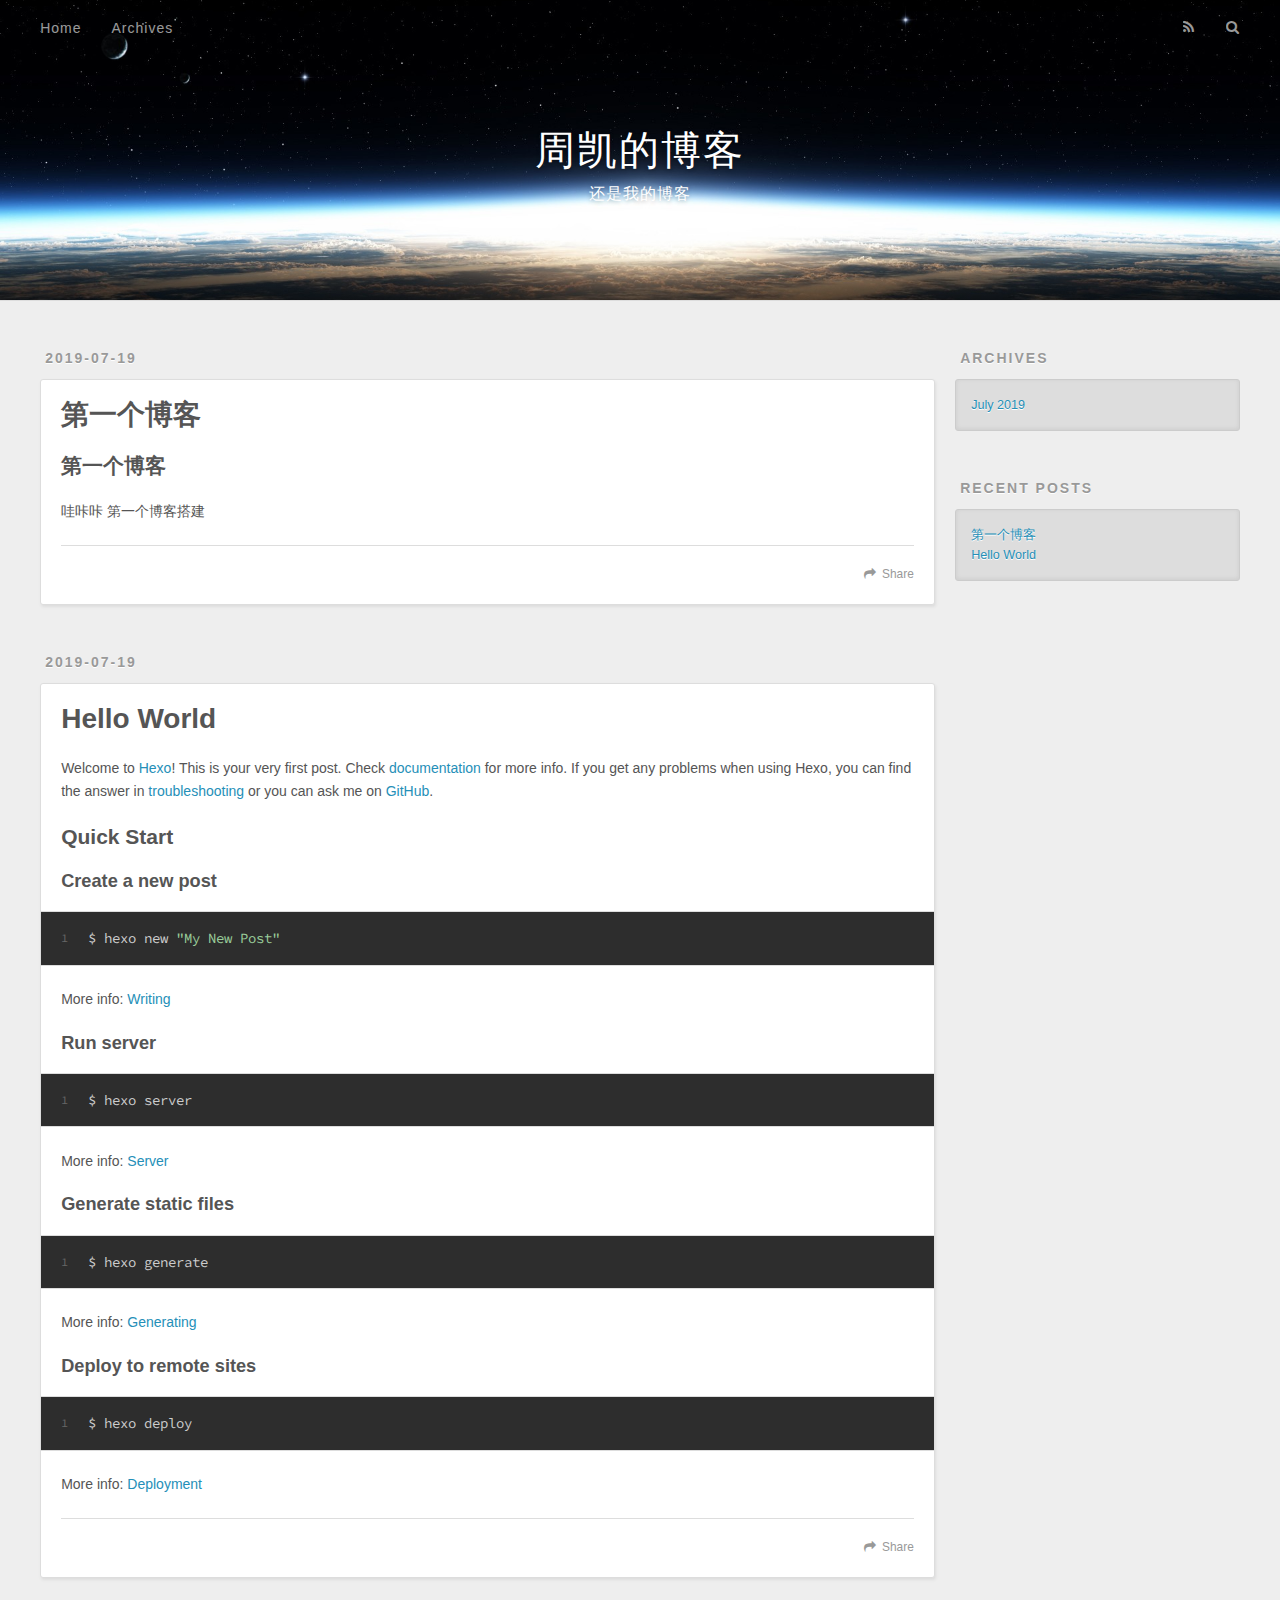
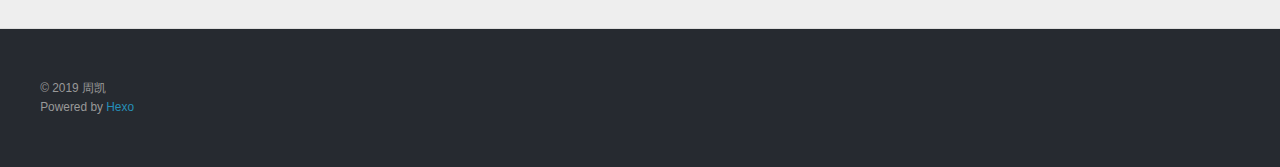
==== index.html @ 640f3799 "Site updated: 2019-07-19 22:22:52" ====
<!DOCTYPE html>
<html>
<head><meta name="generator" content="Hexo 3.9.0">
  <meta charset="utf-8">
  

  
  <title>周凯的博客</title>
  <meta name="viewport" content="width=device-width, initial-scale=1, maximum-scale=1">
  <meta name="description" content="java基础">
<meta name="keywords" content="哈哈哈哈哈">
<meta property="og:type" content="website">
<meta property="og:title" content="周凯的博客">
<meta property="og:url" content="http://kkk.github.io/index.html">
<meta property="og:site_name" content="周凯的博客">
<meta property="og:description" content="java基础">
<meta property="og:locale" content="default">
<meta name="twitter:card" content="summary">
<meta name="twitter:title" content="周凯的博客">
<meta name="twitter:description" content="java基础">
  
    <link rel="alternate" href="/atom.xml" title="周凯的博客" type="application/atom+xml">
  
  
    <link rel="icon" href="/favicon.png">
  
  
    <link href="//fonts.googleapis.com/css?family=Source+Code+Pro" rel="stylesheet" type="text/css">
  
  <link rel="stylesheet" href="/css/style.css">
</head>
</html>
<body>
  <div id="container">
    <div id="wrap">
      <header id="header">
  <div id="banner"></div>
  <div id="header-outer" class="outer">
    <div id="header-title" class="inner">
      <h1 id="logo-wrap">
        <a href="/" id="logo">周凯的博客</a>
      </h1>
      
        <h2 id="subtitle-wrap">
          <a href="/" id="subtitle">还是我的博客</a>
        </h2>
      
    </div>
    <div id="header-inner" class="inner">
      <nav id="main-nav">
        <a id="main-nav-toggle" class="nav-icon"></a>
        
          <a class="main-nav-link" href="/">Home</a>
        
          <a class="main-nav-link" href="/archives">Archives</a>
        
      </nav>
      <nav id="sub-nav">
        
          <a id="nav-rss-link" class="nav-icon" href="/atom.xml" title="RSS Feed"></a>
        
        <a id="nav-search-btn" class="nav-icon" title="Search"></a>
      </nav>
      <div id="search-form-wrap">
        <form action="//google.com/search" method="get" accept-charset="UTF-8" class="search-form"><input type="search" name="q" class="search-form-input" placeholder="Search"><button type="submit" class="search-form-submit">&#xF002;</button><input type="hidden" name="sitesearch" value="http://kkk.github.io"></form>
      </div>
    </div>
  </div>
</header>
      <div class="outer">
        <section id="main">
  
    <article id="post-第一个博客" class="article article-type-post" itemscope itemprop="blogPost">
  <div class="article-meta">
    <a href="/2019/07/19/第一个博客/" class="article-date">
  <time datetime="2019-07-19T13:45:40.000Z" itemprop="datePublished">2019-07-19</time>
</a>
    
  </div>
  <div class="article-inner">
    
    
      <header class="article-header">
        
  
    <h1 itemprop="name">
      <a class="article-title" href="/2019/07/19/第一个博客/">第一个博客</a>
    </h1>
  

      </header>
    
    <div class="article-entry" itemprop="articleBody">
      
        <h2 id="第一个博客"><a href="#第一个博客" class="headerlink" title="第一个博客"></a>第一个博客</h2><p>   哇咔咔    第一个博客搭建</p>

      
    </div>
    <footer class="article-footer">
      <a data-url="http://kkk.github.io/2019/07/19/第一个博客/" data-id="cjya5qus200001ku92yd5la9w" class="article-share-link">Share</a>
      
      
    </footer>
  </div>
  
</article>


  
    <article id="post-hello-world" class="article article-type-post" itemscope itemprop="blogPost">
  <div class="article-meta">
    <a href="/2019/07/19/hello-world/" class="article-date">
  <time datetime="2019-07-19T13:35:00.239Z" itemprop="datePublished">2019-07-19</time>
</a>
    
  </div>
  <div class="article-inner">
    
    
      <header class="article-header">
        
  
    <h1 itemprop="name">
      <a class="article-title" href="/2019/07/19/hello-world/">Hello World</a>
    </h1>
  

      </header>
    
    <div class="article-entry" itemprop="articleBody">
      
        <p>Welcome to <a href="https://hexo.io/" target="_blank" rel="noopener">Hexo</a>! This is your very first post. Check <a href="https://hexo.io/docs/" target="_blank" rel="noopener">documentation</a> for more info. If you get any problems when using Hexo, you can find the answer in <a href="https://hexo.io/docs/troubleshooting.html" target="_blank" rel="noopener">troubleshooting</a> or you can ask me on <a href="https://github.com/hexojs/hexo/issues" target="_blank" rel="noopener">GitHub</a>.</p>
<h2 id="Quick-Start"><a href="#Quick-Start" class="headerlink" title="Quick Start"></a>Quick Start</h2><h3 id="Create-a-new-post"><a href="#Create-a-new-post" class="headerlink" title="Create a new post"></a>Create a new post</h3><figure class="highlight bash"><table><tr><td class="gutter"><pre><span class="line">1</span><br></pre></td><td class="code"><pre><span class="line">$ hexo new <span class="string">"My New Post"</span></span><br></pre></td></tr></table></figure>

<p>More info: <a href="https://hexo.io/docs/writing.html" target="_blank" rel="noopener">Writing</a></p>
<h3 id="Run-server"><a href="#Run-server" class="headerlink" title="Run server"></a>Run server</h3><figure class="highlight bash"><table><tr><td class="gutter"><pre><span class="line">1</span><br></pre></td><td class="code"><pre><span class="line">$ hexo server</span><br></pre></td></tr></table></figure>

<p>More info: <a href="https://hexo.io/docs/server.html" target="_blank" rel="noopener">Server</a></p>
<h3 id="Generate-static-files"><a href="#Generate-static-files" class="headerlink" title="Generate static files"></a>Generate static files</h3><figure class="highlight bash"><table><tr><td class="gutter"><pre><span class="line">1</span><br></pre></td><td class="code"><pre><span class="line">$ hexo generate</span><br></pre></td></tr></table></figure>

<p>More info: <a href="https://hexo.io/docs/generating.html" target="_blank" rel="noopener">Generating</a></p>
<h3 id="Deploy-to-remote-sites"><a href="#Deploy-to-remote-sites" class="headerlink" title="Deploy to remote sites"></a>Deploy to remote sites</h3><figure class="highlight bash"><table><tr><td class="gutter"><pre><span class="line">1</span><br></pre></td><td class="code"><pre><span class="line">$ hexo deploy</span><br></pre></td></tr></table></figure>

<p>More info: <a href="https://hexo.io/docs/deployment.html" target="_blank" rel="noopener">Deployment</a></p>

      
    </div>
    <footer class="article-footer">
      <a data-url="http://kkk.github.io/2019/07/19/hello-world/" data-id="cjya5qut300011ku90nkzg5xw" class="article-share-link">Share</a>
      
      
    </footer>
  </div>
  
</article>


  


</section>
        
          <aside id="sidebar">
  
    

  
    

  
    
  
    
  <div class="widget-wrap">
    <h3 class="widget-title">Archives</h3>
    <div class="widget">
      <ul class="archive-list"><li class="archive-list-item"><a class="archive-list-link" href="/archives/2019/07/">July 2019</a></li></ul>
    </div>
  </div>


  
    
  <div class="widget-wrap">
    <h3 class="widget-title">Recent Posts</h3>
    <div class="widget">
      <ul>
        
          <li>
            <a href="/2019/07/19/第一个博客/">第一个博客</a>
          </li>
        
          <li>
            <a href="/2019/07/19/hello-world/">Hello World</a>
          </li>
        
      </ul>
    </div>
  </div>

  
</aside>
        
      </div>
      <footer id="footer">
  
  <div class="outer">
    <div id="footer-info" class="inner">
      &copy; 2019 周凯<br>
      Powered by <a href="http://hexo.io/" target="_blank">Hexo</a>
    </div>
  </div>
</footer>
    </div>
    <nav id="mobile-nav">
  
    <a href="/" class="mobile-nav-link">Home</a>
  
    <a href="/archives" class="mobile-nav-link">Archives</a>
  
</nav>
    

<script src="//ajax.googleapis.com/ajax/libs/jquery/2.0.3/jquery.min.js"></script>


  <link rel="stylesheet" href="/fancybox/jquery.fancybox.css">
  <script src="/fancybox/jquery.fancybox.pack.js"></script>


<script src="/js/script.js"></script>



  </div>
</body>
</html>
---- css/style.css ----
body {
  width: 100%;
}
body:before,
body:after {
  content: "";
  display: table;
}
body:after {
  clear: both;
}
html,
body,
div,
span,
applet,
object,
iframe,
h1,
h2,
h3,
h4,
h5,
h6,
p,
blockquote,
pre,
a,
abbr,
acronym,
address,
big,
cite,
code,
del,
dfn,
em,
img,
ins,
kbd,
q,
s,
samp,
small,
strike,
strong,
sub,
sup,
tt,
var,
dl,
dt,
dd,
ol,
ul,
li,
fieldset,
form,
label,
legend,
table,
caption,
tbody,
tfoot,
thead,
tr,
th,
td {
  margin: 0;
  padding: 0;
  border: 0;
  outline: 0;
  font-weight: inherit;
  font-style: inherit;
  font-family: inherit;
  font-size: 100%;
  vertical-align: baseline;
}
body {
  line-height: 1;
  color: #000;
  background: #fff;
}
ol,
ul {
  list-style: none;
}
table {
  border-collapse: separate;
  border-spacing: 0;
  vertical-align: middle;
}
caption,
th,
td {
  text-align: left;
  font-weight: normal;
  vertical-align: middle;
}
a img {
  border: none;
}
input,
button {
  margin: 0;
  padding: 0;
}
input::-moz-focus-inner,
button::-moz-focus-inner {
  border: 0;
  padding: 0;
}
@font-face {
  font-family: FontAwesome;
  font-style: normal;
  font-weight: normal;
  src: url("fonts/fontawesome-webfont.eot?v=#4.0.3");
  src: url("fonts/fontawesome-webfont.eot?#iefix&v=#4.0.3") format("embedded-opentype"), url("fonts/fontawesome-webfont.woff?v=#4.0.3") format("woff"), url("fonts/fontawesome-webfont.ttf?v=#4.0.3") format("truetype"), url("fonts/fontawesome-webfont.svg#fontawesomeregular?v=#4.0.3") format("svg");
}
html,
body,
#container {
  height: 100%;
}
body {
  background: #eee;
  font: 14px -apple-system, BlinkMacSystemFont, "Segoe UI", "Roboto", "Oxygen", "Ubuntu", "Cantarell", "Fira Sans", "Droid Sans", "Helvetica Neue", sans-serif;
  -webkit-text-size-adjust: 100%;
}
.outer {
  max-width: 1220px;
  margin: 0 auto;
  padding: 0 20px;
}
.outer:before,
.outer:after {
  content: "";
  display: table;
}
.outer:after {
  clear: both;
}
.inner {
  display: inline;
  float: left;
  width: 98.33333333333333%;
  margin: 0 0.833333333333333%;
}
.left,
.alignleft {
  float: left;
}
.right,
.alignright {
  float: right;
}
.clear {
  clear: both;
}
#container {
  position: relative;
}
.mobile-nav-on {
  overflow: hidden;
}
#wrap {
  height: 100%;
  width: 100%;
  position: absolute;
  top: 0;
  left: 0;
  -webkit-transition: 0.2s ease-out;
  -moz-transition: 0.2s ease-out;
  -ms-transition: 0.2s ease-out;
  transition: 0.2s ease-out;
  z-index: 1;
  background: #eee;
}
.mobile-nav-on #wrap {
  left: 280px;
}
@media screen and (min-width: 768px) {
  #main {
    display: inline;
    float: left;
    width: 73.33333333333333%;
    margin: 0 0.833333333333333%;
  }
}
.article-date,
.article-category-link,
.archive-year,
.widget-title {
  text-decoration: none;
  text-transform: uppercase;
  letter-spacing: 2px;
  color: #999;
  margin-bottom: 1em;
  margin-left: 5px;
  line-height: 1em;
  text-shadow: 0 1px #fff;
  font-weight: bold;
}
.article-inner,
.archive-article-inner {
  background: #fff;
  -webkit-box-shadow: 1px 2px 3px #ddd;
  box-shadow: 1px 2px 3px #ddd;
  border: 1px solid #ddd;
  border-radius: 3px;
}
.article-entry h1,
.widget h1 {
  font-size: 2em;
}
.article-entry h2,
.widget h2 {
  font-size: 1.5em;
}
.article-entry h3,
.widget h3 {
  font-size: 1.3em;
}
.article-entry h4,
.widget h4 {
  font-size: 1.2em;
}
.article-entry h5,
.widget h5 {
  font-size: 1em;
}
.article-entry h6,
.widget h6 {
  font-size: 1em;
  color: #999;
}
.article-entry hr,
.widget hr {
  border: 1px dashed #ddd;
}
.article-entry strong,
.widget strong {
  font-weight: bold;
}
.article-entry em,
.widget em,
.article-entry cite,
.widget cite {
  font-style: italic;
}
.article-entry sup,
.widget sup,
.article-entry sub,
.widget sub {
  font-size: 0.75em;
  line-height: 0;
  position: relative;
  vertical-align: baseline;
}
.article-entry sup,
.widget sup {
  top: -0.5em;
}
.article-entry sub,
.widget sub {
  bottom: -0.2em;
}
.article-entry small,
.widget small {
  font-size: 0.85em;
}
.article-entry acronym,
.widget acronym,
.article-entry abbr,
.widget abbr {
  border-bottom: 1px dotted;
}
.article-entry ul,
.widget ul,
.article-entry ol,
.widget ol,
.article-entry dl,
.widget dl {
  margin: 0 20px;
  line-height: 1.6em;
}
.article-entry ul ul,
.widget ul ul,
.article-entry ol ul,
.widget ol ul,
.article-entry ul ol,
.widget ul ol,
.article-entry ol ol,
.widget ol ol {
  margin-top: 0;
  margin-bottom: 0;
}
.article-entry ul,
.widget ul {
  list-style: disc;
}
.article-entry ol,
.widget ol {
  list-style: decimal;
}
.article-entry dt,
.widget dt {
  font-weight: bold;
}
#header {
  height: 300px;
  position: relative;
  border-bottom: 1px solid #ddd;
}
#header:before,
#header:after {
  content: "";
  position: absolute;
  left: 0;
  right: 0;
  height: 40px;
}
#header:before {
  top: 0;
  background: -webkit-linear-gradient(rgba(0,0,0,0.2), transparent);
  background: -moz-linear-gradient(rgba(0,0,0,0.2), transparent);
  background: -ms-linear-gradient(rgba(0,0,0,0.2), transparent);
  background: linear-gradient(rgba(0,0,0,0.2), transparent);
}
#header:after {
  bottom: 0;
  background: -webkit-linear-gradient(transparent, rgba(0,0,0,0.2));
  background: -moz-linear-gradient(transparent, rgba(0,0,0,0.2));
  background: -ms-linear-gradient(transparent, rgba(0,0,0,0.2));
  background: linear-gradient(transparent, rgba(0,0,0,0.2));
}
#header-outer {
  height: 100%;
  position: relative;
}
#header-inner {
  position: relative;
  overflow: hidden;
}
#banner {
  position: absolute;
  top: 0;
  left: 0;
  width: 100%;
  height: 100%;
  background: url("images/banner.jpg") center #000;
  -webkit-background-size: cover;
  -moz-background-size: cover;
  background-size: cover;
  z-index: -1;
}
#header-title {
  text-align: center;
  height: 40px;
  position: absolute;
  top: 50%;
  left: 0;
  margin-top: -20px;
}
#logo,
#subtitle {
  text-decoration: none;
  color: #fff;
  font-weight: 300;
  text-shadow: 0 1px 4px rgba(0,0,0,0.3);
}
#logo {
  font-size: 40px;
  line-height: 40px;
  letter-spacing: 2px;
}
#subtitle {
  font-size: 16px;
  line-height: 16px;
  letter-spacing: 1px;
}
#subtitle-wrap {
  margin-top: 16px;
}
#main-nav {
  float: left;
  margin-left: -15px;
}
.nav-icon,
.main-nav-link {
  float: left;
  color: #fff;
  opacity: 0.6;
  text-decoration: none;
  text-shadow: 0 1px rgba(0,0,0,0.2);
  -webkit-transition: opacity 0.2s;
  -moz-transition: opacity 0.2s;
  -ms-transition: opacity 0.2s;
  transition: opacity 0.2s;
  display: block;
  padding: 20px 15px;
}
.nav-icon:hover,
.main-nav-link:hover {
  opacity: 1;
}
.nav-icon {
  font-family: FontAwesome;
  text-align: center;
  font-size: 14px;
  width: 14px;
  height: 14px;
  padding: 20px 15px;
  position: relative;
  cursor: pointer;
}
.main-nav-link {
  font-weight: 300;
  letter-spacing: 1px;
}
@media screen and (max-width: 479px) {
  .main-nav-link {
    display: none;
  }
}
#main-nav-toggle {
  display: none;
}
#main-nav-toggle:before {
  content: "\f0c9";
}
@media screen and (max-width: 479px) {
  #main-nav-toggle {
    display: block;
  }
}
#sub-nav {
  float: right;
  margin-right: -15px;
}
#nav-rss-link:before {
  content: "\f09e";
}
#nav-search-btn:before {
  content: "\f002";
}
#search-form-wrap {
  position: absolute;
  top: 15px;
  width: 150px;
  height: 30px;
  right: -150px;
  opacity: 0;
  -webkit-transition: 0.2s ease-out;
  -moz-transition: 0.2s ease-out;
  -ms-transition: 0.2s ease-out;
  transition: 0.2s ease-out;
}
#search-form-wrap.on {
  opacity: 1;
  right: 0;
}
@media screen and (max-width: 479px) {
  #search-form-wrap {
    width: 100%;
    right: -100%;
  }
}
.search-form {
  position: absolute;
  top: 0;
  left: 0;
  right: 0;
  background: #fff;
  padding: 5px 15px;
  border-radius: 15px;
  -webkit-box-shadow: 0 0 10px rgba(0,0,0,0.3);
  box-shadow: 0 0 10px rgba(0,0,0,0.3);
}
.search-form-input {
  border: none;
  background: none;
  color: #555;
  width: 100%;
  font: 13px -apple-system, BlinkMacSystemFont, "Segoe UI", "Roboto", "Oxygen", "Ubuntu", "Cantarell", "Fira Sans", "Droid Sans", "Helvetica Neue", sans-serif;
  outline: none;
}
.search-form-input::-webkit-search-results-decoration,
.search-form-input::-webkit-search-cancel-button {
  -webkit-appearance: none;
}
.search-form-submit {
  position: absolute;
  top: 50%;
  right: 10px;
  margin-top: -7px;
  font: 13px FontAwesome;
  border: none;
  background: none;
  color: #bbb;
  cursor: pointer;
}
.search-form-submit:hover,
.search-form-submit:focus {
  color: #777;
}
.article {
  margin: 50px 0;
}
.article-inner {
  overflow: hidden;
}
.article-meta:before,
.article-meta:after {
  content: "";
  display: table;
}
.article-meta:after {
  clear: both;
}
.article-date {
  float: left;
}
.article-category {
  float: left;
  line-height: 1em;
  color: #ccc;
  text-shadow: 0 1px #fff;
  margin-left: 8px;
}
.article-category:before {
  content: "\2022";
}
.article-category-link {
  margin: 0 12px 1em;
}
.article-header {
  padding: 20px 20px 0;
}
.article-title {
  text-decoration: none;
  font-size: 2em;
  font-weight: bold;
  color: #555;
  line-height: 1.1em;
  -webkit-transition: color 0.2s;
  -moz-transition: color 0.2s;
  -ms-transition: color 0.2s;
  transition: color 0.2s;
}
a.article-title:hover {
  color: #258fb8;
}
.article-entry {
  color: #555;
  padding: 0 20px;
}
.article-entry:before,
.article-entry:after {
  content: "";
  display: table;
}
.article-entry:after {
  clear: both;
}
.article-entry p,
.article-entry table {
  line-height: 1.6em;
  margin: 1.6em 0;
}
.article-entry h1,
.article-entry h2,
.article-entry h3,
.article-entry h4,
.article-entry h5,
.article-entry h6 {
  font-weight: bold;
}
.article-entry h1,
.article-entry h2,
.article-entry h3,
.article-entry h4,
.article-entry h5,
.article-entry h6 {
  line-height: 1.1em;
  margin: 1.1em 0;
}
.article-entry a {
  color: #258fb8;
  text-decoration: none;
}
.article-entry a:hover {
  text-decoration: underline;
}
.article-entry ul,
.article-entry ol,
.article-entry dl {
  margin-top: 1.6em;
  margin-bottom: 1.6em;
}
.article-entry img,
.article-entry video {
  max-width: 100%;
  height: auto;
  display: block;
  margin: auto;
}
.article-entry iframe {
  border: none;
}
.article-entry table {
  width: 100%;
  border-collapse: collapse;
  border-spacing: 0;
}
.article-entry th {
  font-weight: bold;
  border-bottom: 3px solid #ddd;
  padding-bottom: 0.5em;
}
.article-entry td {
  border-bottom: 1px solid #ddd;
  padding: 10px 0;
}
.article-entry blockquote {
  font-family: Georgia, "Times New Roman", serif;
  font-size: 1.4em;
  margin: 1.6em 20px;
  text-align: center;
}
.article-entry blockquote footer {
  font-size: 14px;
  margin: 1.6em 0;
  font-family: -apple-system, BlinkMacSystemFont, "Segoe UI", "Roboto", "Oxygen", "Ubuntu", "Cantarell", "Fira Sans", "Droid Sans", "Helvetica Neue", sans-serif;
}
.article-entry blockquote footer cite:before {
  content: "—";
  padding: 0 0.5em;
}
.article-entry .pullquote {
  text-align: left;
  width: 45%;
  margin: 0;
}
.article-entry .pullquote.left {
  margin-left: 0.5em;
  margin-right: 1em;
}
.article-entry .pullquote.right {
  margin-right: 0.5em;
  margin-left: 1em;
}
.article-entry .caption {
  color: #999;
  display: block;
  font-size: 0.9em;
  margin-top: 0.5em;
  position: relative;
  text-align: center;
}
.article-entry .video-container {
  position: relative;
  padding-top: 56.25%;
  height: 0;
  overflow: hidden;
}
.article-entry .video-container iframe,
.article-entry .video-container object,
.article-entry .video-container embed {
  position: absolute;
  top: 0;
  left: 0;
  width: 100%;
  height: 100%;
  margin-top: 0;
}
.article-more-link a {
  display: inline-block;
  line-height: 1em;
  padding: 6px 15px;
  border-radius: 15px;
  background: #eee;
  color: #999;
  text-shadow: 0 1px #fff;
  text-decoration: none;
}
.article-more-link a:hover {
  background: #258fb8;
  color: #fff;
  text-decoration: none;
  text-shadow: 0 1px #1e7293;
}
.article-footer {
  font-size: 0.85em;
  line-height: 1.6em;
  border-top: 1px solid #ddd;
  padding-top: 1.6em;
  margin: 0 20px 20px;
}
.article-footer:before,
.article-footer:after {
  content: "";
  display: table;
}
.article-footer:after {
  clear: both;
}
.article-footer a {
  color: #999;
  text-decoration: none;
}
.article-footer a:hover {
  color: #555;
}
.article-tag-list-item {
  float: left;
  margin-right: 10px;
}
.article-tag-list-link:before {
  content: "#";
}
.article-comment-link {
  float: right;
}
.article-comment-link:before {
  content: "\f075";
  font-family: FontAwesome;
  padding-right: 8px;
}
.article-share-link {
  cursor: pointer;
  float: right;
  margin-left: 20px;
}
.article-share-link:before {
  content: "\f064";
  font-family: FontAwesome;
  padding-right: 6px;
}
#article-nav {
  position: relative;
}
#article-nav:before,
#article-nav:after {
  content: "";
  display: table;
}
#article-nav:after {
  clear: both;
}
@media screen and (min-width: 768px) {
  #article-nav {
    margin: 50px 0;
  }
  #article-nav:before {
    width: 8px;
    height: 8px;
    position: absolute;
    top: 50%;
    left: 50%;
    margin-top: -4px;
    margin-left: -4px;
    content: "";
    border-radius: 50%;
    background: #ddd;
    -webkit-box-shadow: 0 1px 2px #fff;
    box-shadow: 0 1px 2px #fff;
  }
}
.article-nav-link-wrap {
  text-decoration: none;
  text-shadow: 0 1px #fff;
  color: #999;
  -webkit-box-sizing: border-box;
  -moz-box-sizing: border-box;
  box-sizing: border-box;
  margin-top: 50px;
  text-align: center;
  display: block;
}
.article-nav-link-wrap:hover {
  color: #555;
}
@media screen and (min-width: 768px) {
  .article-nav-link-wrap {
    width: 50%;
    margin-top: 0;
  }
}
@media screen and (min-width: 768px) {
  #article-nav-newer {
    float: left;
    text-align: right;
    padding-right: 20px;
  }
}
@media screen and (min-width: 768px) {
  #article-nav-older {
    float: right;
    text-align: left;
    padding-left: 20px;
  }
}
.article-nav-caption {
  text-transform: uppercase;
  letter-spacing: 2px;
  color: #ddd;
  line-height: 1em;
  font-weight: bold;
}
#article-nav-newer .article-nav-caption {
  margin-right: -2px;
}
.article-nav-title {
  font-size: 0.85em;
  line-height: 1.6em;
  margin-top: 0.5em;
}
.article-share-box {
  position: absolute;
  display: none;
  background: #fff;
  -webkit-box-shadow: 1px 2px 10px rgba(0,0,0,0.2);
  box-shadow: 1px 2px 10px rgba(0,0,0,0.2);
  border-radius: 3px;
  margin-left: -145px;
  overflow: hidden;
  z-index: 1;
}
.article-share-box.on {
  display: block;
}
.article-share-input {
  width: 100%;
  background: none;
  -webkit-box-sizing: border-box;
  -moz-box-sizing: border-box;
  box-sizing: border-box;
  font: 14px -apple-system, BlinkMacSystemFont, "Segoe UI", "Roboto", "Oxygen", "Ubuntu", "Cantarell", "Fira Sans", "Droid Sans", "Helvetica Neue", sans-serif;
  padding: 0 15px;
  color: #555;
  outline: none;
  border: 1px solid #ddd;
  border-radius: 3px 3px 0 0;
  height: 36px;
  line-height: 36px;
}
.article-share-links {
  background: #eee;
}
.article-share-links:before,
.article-share-links:after {
  content: "";
  display: table;
}
.article-share-links:after {
  clear: both;
}
.article-share-twitter,
.article-share-facebook,
.article-share-pinterest,
.article-share-google {
  width: 50px;
  height: 36px;
  display: block;
  float: left;
  position: relative;
  color: #999;
  text-shadow: 0 1px #fff;
}
.article-share-twitter:before,
.article-share-facebook:before,
.article-share-pinterest:before,
.article-share-google:before {
  font-size: 20px;
  font-family: FontAwesome;
  width: 20px;
  height: 20px;
  position: absolute;
  top: 50%;
  left: 50%;
  margin-top: -10px;
  margin-left: -10px;
  text-align: center;
}
.article-share-twitter:hover,
.article-share-facebook:hover,
.article-share-pinterest:hover,
.article-share-google:hover {
  color: #fff;
}
.article-share-twitter:before {
  content: "\f099";
}
.article-share-twitter:hover {
  background: #00aced;
  text-shadow: 0 1px #008abe;
}
.article-share-facebook:before {
  content: "\f09a";
}
.article-share-facebook:hover {
  background: #3b5998;
  text-shadow: 0 1px #2f477a;
}
.article-share-pinterest:before {
  content: "\f0d2";
}
.article-share-pinterest:hover {
  background: #cb2027;
  text-shadow: 0 1px #a21a1f;
}
.article-share-google:before {
  content: "\f0d5";
}
.article-share-google:hover {
  background: #dd4b39;
  text-shadow: 0 1px #be3221;
}
.article-gallery {
  background: #000;
  position: relative;
}
.article-gallery-photos {
  position: relative;
  overflow: hidden;
}
.article-gallery-img {
  display: none;
  max-width: 100%;
}
.article-gallery-img:first-child {
  display: block;
}
.article-gallery-img.loaded {
  position: absolute;
  display: block;
}
.article-gallery-img img {
  display: block;
  max-width: 100%;
  margin: 0 auto;
}
#comments {
  background: #fff;
  -webkit-box-shadow: 1px 2px 3px #ddd;
  box-shadow: 1px 2px 3px #ddd;
  padding: 20px;
  border: 1px solid #ddd;
  border-radius: 3px;
  margin: 50px 0;
}
#comments a {
  color: #258fb8;
}
.archives-wrap {
  margin: 50px 0;
}
.archives:before,
.archives:after {
  content: "";
  display: table;
}
.archives:after {
  clear: both;
}
.archive-year-wrap {
  margin-bottom: 1em;
}
.archives {
  -webkit-column-gap: 10px;
  -moz-column-gap: 10px;
  column-gap: 10px;
}
@media screen and (min-width: 480px) and (max-width: 767px) {
  .archives {
    -webkit-column-count: 2;
    -moz-column-count: 2;
    column-count: 2;
  }
}
@media screen and (min-width: 768px) {
  .archives {
    -webkit-column-count: 3;
    -moz-column-count: 3;
    column-count: 3;
  }
}
.archive-article {
  -webkit-column-break-inside: avoid;
  page-break-inside: avoid;
  overflow: hidden;
  break-inside: avoid-column;
}
.archive-article-inner {
  padding: 10px;
  margin-bottom: 15px;
}
.archive-article-title {
  text-decoration: none;
  font-weight: bold;
  color: #555;
  -webkit-transition: color 0.2s;
  -moz-transition: color 0.2s;
  -ms-transition: color 0.2s;
  transition: color 0.2s;
  line-height: 1.6em;
}
.archive-article-title:hover {
  color: #258fb8;
}
.archive-article-footer {
  margin-top: 1em;
}
.archive-article-date {
  color: #999;
  text-decoration: none;
  font-size: 0.85em;
  line-height: 1em;
  margin-bottom: 0.5em;
  display: block;
}
#page-nav {
  margin: 50px auto;
  background: #fff;
  -webkit-box-shadow: 1px 2px 3px #ddd;
  box-shadow: 1px 2px 3px #ddd;
  border: 1px solid #ddd;
  border-radius: 3px;
  text-align: center;
  color: #999;
  overflow: hidden;
}
#page-nav:before,
#page-nav:after {
  content: "";
  display: table;
}
#page-nav:after {
  clear: both;
}
#page-nav a,
#page-nav span {
  padding: 10px 20px;
  line-height: 1;
  height: 2ex;
}
#page-nav a {
  color: #999;
  text-decoration: none;
}
#page-nav a:hover {
  background: #999;
  color: #fff;
}
#page-nav .prev {
  float: left;
}
#page-nav .next {
  float: right;
}
#page-nav .page-number {
  display: inline-block;
}
@media screen and (max-width: 479px) {
  #page-nav .page-number {
    display: none;
  }
}
#page-nav .current {
  color: #555;
  font-weight: bold;
}
#page-nav .space {
  color: #ddd;
}
#footer {
  background: #262a30;
  padding: 50px 0;
  border-top: 1px solid #ddd;
  color: #999;
}
#footer a {
  color: #258fb8;
  text-decoration: none;
}
#footer a:hover {
  text-decoration: underline;
}
#footer-info {
  line-height: 1.6em;
  font-size: 0.85em;
}
.article-entry pre,
.article-entry .highlight {
  background: #2d2d2d;
  margin: 0 -20px;
  padding: 15px 20px;
  border-style: solid;
  border-color: #ddd;
  border-width: 1px 0;
  overflow: auto;
  color: #ccc;
  line-height: 22.400000000000002px;
}
.article-entry .highlight .gutter pre,
.article-entry .gist .gist-file .gist-data .line-numbers {
  color: #666;
  font-size: 0.85em;
}
.article-entry pre,
.article-entry code {
  font-family: "Source Code Pro", Consolas, Monaco, Menlo, Consolas, monospace;
}
.article-entry code {
  background: #eee;
  text-shadow: 0 1px #fff;
  padding: 0 0.3em;
}
.article-entry pre code {
  background: none;
  text-shadow: none;
  padding: 0;
}
.article-entry .highlight pre {
  border: none;
  margin: 0;
  padding: 0;
}
.article-entry .highlight table {
  margin: 0;
  width: auto;
}
.article-entry .highlight td {
  border: none;
  padding: 0;
}
.article-entry .highlight figcaption {
  font-size: 0.85em;
  color: #999;
  line-height: 1em;
  margin-bottom: 1em;
}
.article-entry .highlight figcaption:before,
.article-entry .highlight figcaption:after {
  content: "";
  display: table;
}
.article-entry .highlight figcaption:after {
  clear: both;
}
.article-entry .highlight figcaption a {
  float: right;
}
.article-entry .highlight .gutter pre {
  text-align: right;
  padding-right: 20px;
}
.article-entry .highlight .line {
  height: 22.400000000000002px;
}
.article-entry .highlight .line.marked {
  background: #515151;
}
.article-entry .gist {
  margin: 0 -20px;
  border-style: solid;
  border-color: #ddd;
  border-width: 1px 0;
  background: #2d2d2d;
  padding: 15px 20px 15px 0;
}
.article-entry .gist .gist-file {
  border: none;
  font-family: "Source Code Pro", Consolas, Monaco, Menlo, Consolas, monospace;
  margin: 0;
}
.article-entry .gist .gist-file .gist-data {
  background: none;
  border: none;
}
.article-entry .gist .gist-file .gist-data .line-numbers {
  background: none;
  border: none;
  padding: 0 20px 0 0;
}
.article-entry .gist .gist-file .gist-data .line-data {
  padding: 0 !important;
}
.article-entry .gist .gist-file .highlight {
  margin: 0;
  padding: 0;
  border: none;
}
.article-entry .gist .gist-file .gist-meta {
  background: #2d2d2d;
  color: #999;
  font: 0.85em -apple-system, BlinkMacSystemFont, "Segoe UI", "Roboto", "Oxygen", "Ubuntu", "Cantarell", "Fira Sans", "Droid Sans", "Helvetica Neue", sans-serif;
  text-shadow: 0 0;
  padding: 0;
  margin-top: 1em;
  margin-left: 20px;
}
.article-entry .gist .gist-file .gist-meta a {
  color: #258fb8;
  font-weight: normal;
}
.article-entry .gist .gist-file .gist-meta a:hover {
  text-decoration: underline;
}
pre .comment,
pre .title {
  color: #999;
}
pre .variable,
pre .attribute,
pre .tag,
pre .regexp,
pre .ruby .constant,
pre .xml .tag .title,
pre .xml .pi,
pre .xml .doctype,
pre .html .doctype,
pre .css .id,
pre .css .class,
pre .css .pseudo {
  color: #f2777a;
}
pre .number,
pre .preprocessor,
pre .built_in,
pre .literal,
pre .params,
pre .constant {
  color: #f99157;
}
pre .class,
pre .ruby .class .title,
pre .css .rules .attribute {
  color: #9c9;
}
pre .string,
pre .value,
pre .inheritance,
pre .header,
pre .ruby .symbol,
pre .xml .cdata {
  color: #9c9;
}
pre .css .hexcolor {
  color: #6cc;
}
pre .function,
pre .python .decorator,
pre .python .title,
pre .ruby .function .title,
pre .ruby .title .keyword,
pre .perl .sub,
pre .javascript .title,
pre .coffeescript .title {
  color: #69c;
}
pre .keyword,
pre .javascript .function {
  color: #c9c;
}
@media screen and (max-width: 479px) {
  #mobile-nav {
    position: absolute;
    top: 0;
    left: 0;
    width: 280px;
    height: 100%;
    background: #191919;
    border-right: 1px solid #fff;
  }
}
@media screen and (max-width: 479px) {
  .mobile-nav-link {
    display: block;
    color: #999;
    text-decoration: none;
    padding: 15px 20px;
    font-weight: bold;
  }
  .mobile-nav-link:hover {
    color: #fff;
  }
}
@media screen and (min-width: 768px) {
  #sidebar {
    display: inline;
    float: left;
    width: 23.333333333333332%;
    margin: 0 0.833333333333333%;
  }
}
.widget-wrap {
  margin: 50px 0;
}
.widget {
  color: #777;
  text-shadow: 0 1px #fff;
  background: #ddd;
  -webkit-box-shadow: 0 -1px 4px #ccc inset;
  box-shadow: 0 -1px 4px #ccc inset;
  border: 1px solid #ccc;
  padding: 15px;
  border-radius: 3px;
}
.widget a {
  color: #258fb8;
  text-decoration: none;
}
.widget a:hover {
  text-decoration: underline;
}
.widget ul ul,
.widget ol ul,
.widget dl ul,
.widget ul ol,
.widget ol ol,
.widget dl ol,
.widget ul dl,
.widget ol dl,
.widget dl dl {
  margin-left: 15px;
  list-style: disc;
}
.widget {
  line-height: 1.6em;
  word-wrap: break-word;
  font-size: 0.9em;
}
.widget ul,
.widget ol {
  list-style: none;
  margin: 0;
}
.widget ul ul,
.widget ol ul,
.widget ul ol,
.widget ol ol {
  margin: 0 20px;
}
.widget ul ul,
.widget ol ul {
  list-style: disc;
}
.widget ul ol,
.widget ol ol {
  list-style: decimal;
}
.category-list-count,
.tag-list-count,
.archive-list-count {
  padding-left: 5px;
  color: #999;
  font-size: 0.85em;
}
.category-list-count:before,
.tag-list-count:before,
.archive-list-count:before {
  content: "(";
}
.category-list-count:after,
.tag-list-count:after,
.archive-list-count:after {
  content: ")";
}
.tagcloud a {
  margin-right: 5px;
  display: inline-block;
}
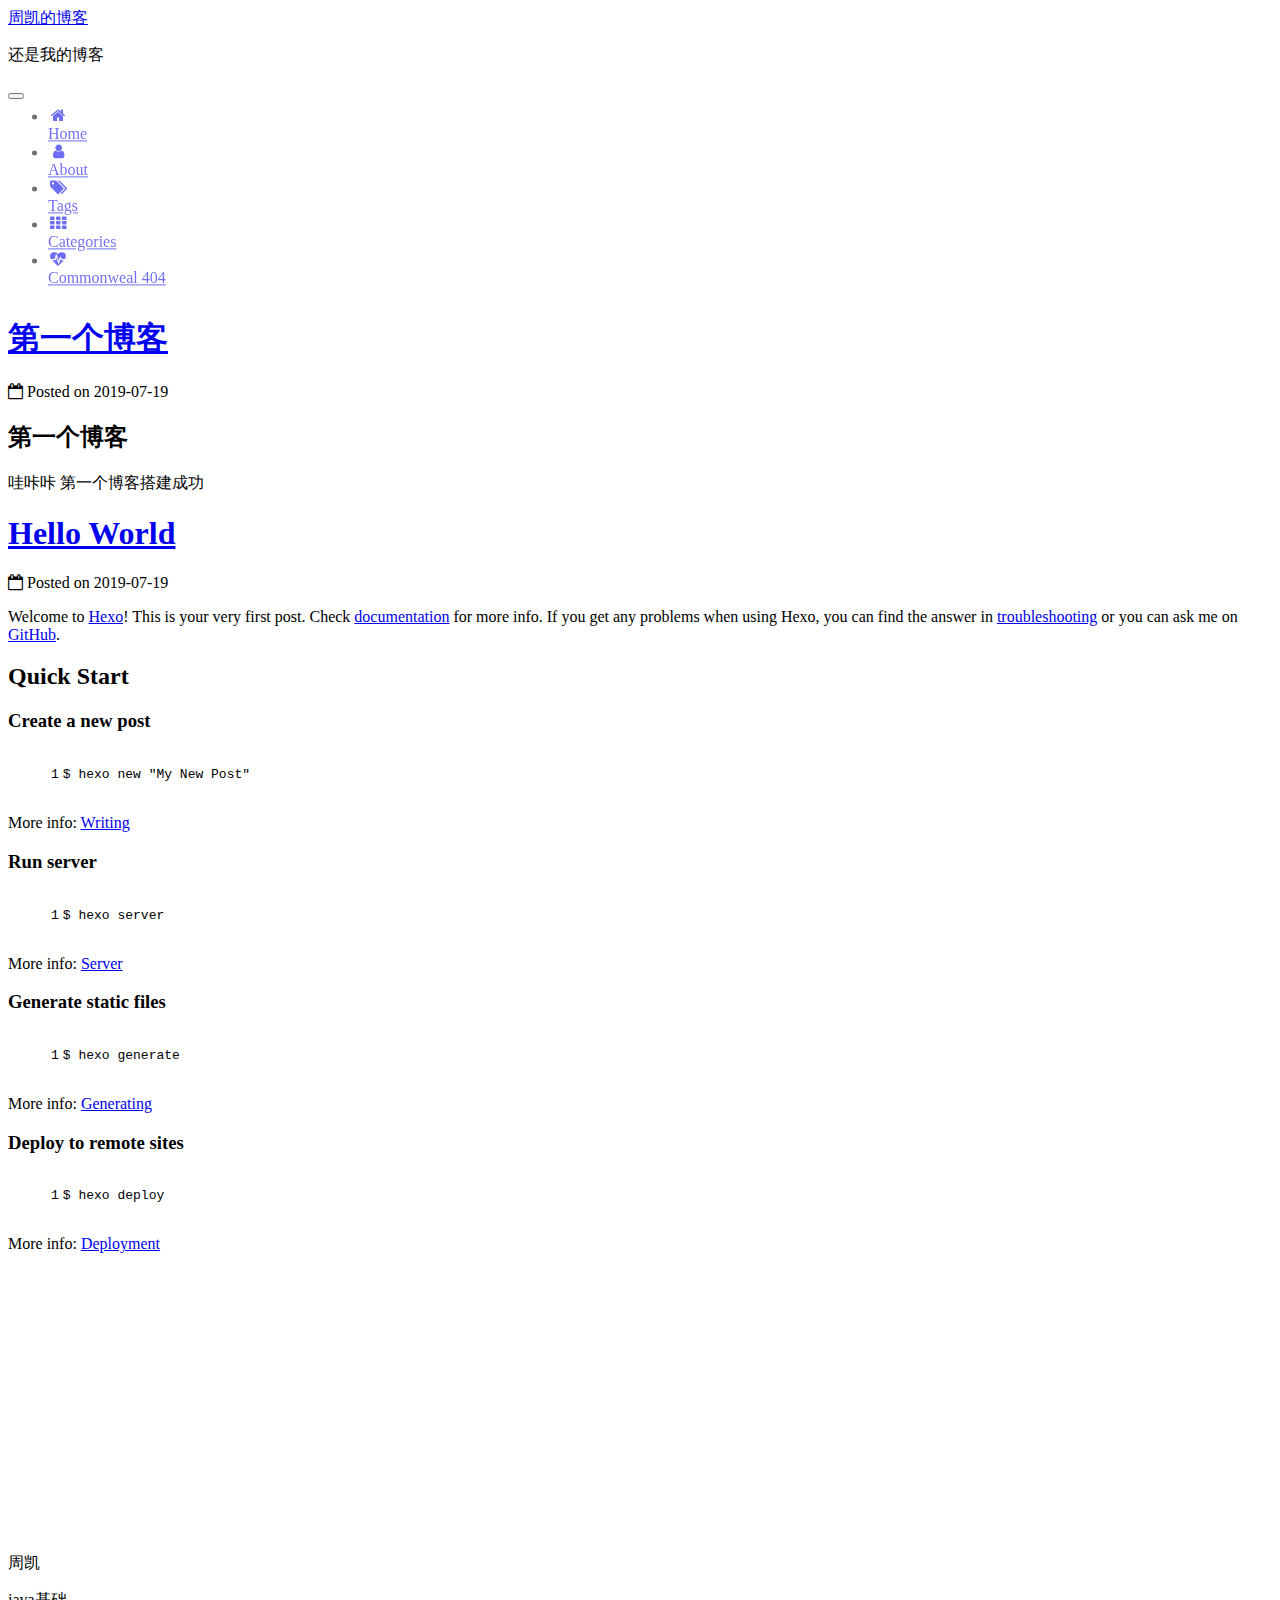
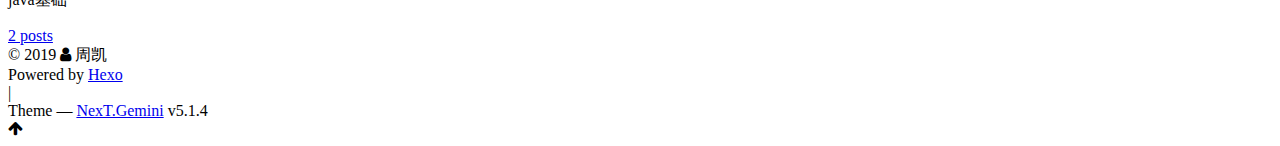
==== commit 7208b77a: "Site updated: 2019-07-20 15:06:47" ====
--- a/index.html
+++ b/index.html
@@ -1,13 +1,85 @@
 <!DOCTYPE html>
-<html>
+
+
+
+  
+
+
+<html class="theme-next gemini use-motion" lang>
 <head><meta name="generator" content="Hexo 3.9.0">
-  <meta charset="utf-8">
-  
-
-  
-  <title>周凯的博客</title>
-  <meta name="viewport" content="width=device-width, initial-scale=1, maximum-scale=1">
-  <meta name="description" content="java基础">
+  <meta charset="UTF-8">
+<meta http-equiv="X-UA-Compatible" content="IE=edge">
+<meta name="viewport" content="width=device-width, initial-scale=1, maximum-scale=1">
+<meta name="theme-color" content="#222">
+
+
+
+
+
+
+
+
+
+<meta http-equiv="Cache-Control" content="no-transform">
+<meta http-equiv="Cache-Control" content="no-siteapp">
+
+
+
+
+
+
+
+
+
+
+
+
+
+
+
+
+  
+  
+  <link href="/lib/fancybox/source/jquery.fancybox.css?v=2.1.5" rel="stylesheet" type="text/css">
+
+
+
+
+
+
+
+<link href="/lib/font-awesome/css/font-awesome.min.css?v=4.6.2" rel="stylesheet" type="text/css">
+
+<link href="/css/main.css?v=5.1.4" rel="stylesheet" type="text/css">
+
+
+  <link rel="apple-touch-icon" sizes="180x180" href="/images/apple-touch-icon-next.png?v=5.1.4">
+
+
+  <link rel="icon" type="image/png" sizes="32x32" href="/images/favicon-32x32-next.png?v=5.1.4">
+
+
+  <link rel="icon" type="image/png" sizes="16x16" href="/images/favicon-16x16-next.png?v=5.1.4">
+
+
+  <link rel="mask-icon" href="/images/logo.svg?v=5.1.4" color="#222">
+
+
+
+
+
+  <meta name="keywords" content="Hexo, NexT">
+
+
+
+
+
+
+
+
+
+
+<meta name="description" content="java基础">
 <meta name="keywords" content="哈哈哈哈哈">
 <meta property="og:type" content="website">
 <meta property="og:title" content="周凯的博客">
@@ -18,220 +90,692 @@
 <meta name="twitter:card" content="summary">
 <meta name="twitter:title" content="周凯的博客">
 <meta name="twitter:description" content="java基础">
-  
-    <link rel="alternate" href="/atom.xml" title="周凯的博客" type="application/atom+xml">
-  
-  
-    <link rel="icon" href="/favicon.png">
-  
-  
-    <link href="//fonts.googleapis.com/css?family=Source+Code+Pro" rel="stylesheet" type="text/css">
-  
-  <link rel="stylesheet" href="/css/style.css">
+
+
+
+<script type="text/javascript" id="hexo.configurations">
+  var NexT = window.NexT || {};
+  var CONFIG = {
+    root: '/',
+    scheme: 'Gemini',
+    version: '5.1.4',
+    sidebar: {"position":"left","display":"post","offset":12,"b2t":false,"scrollpercent":false,"onmobile":false},
+    fancybox: true,
+    tabs: true,
+    motion: {"enable":true,"async":false,"transition":{"post_block":"fadeIn","post_header":"slideDownIn","post_body":"slideDownIn","coll_header":"slideLeftIn","sidebar":"slideUpIn"}},
+    duoshuo: {
+      userId: '0',
+      author: 'Author'
+    },
+    algolia: {
+      applicationID: '',
+      apiKey: '',
+      indexName: '',
+      hits: {"per_page":10},
+      labels: {"input_placeholder":"Search for Posts","hits_empty":"We didn't find any results for the search: ${query}","hits_stats":"${hits} results found in ${time} ms"}
+    }
+  };
+</script>
+
+
+
+  <link rel="canonical" href="http://kkk.github.io/">
+
+
+
+
+
+  <title>周凯的博客</title>
+  
+
+
+
+
+
+
+
+
 </head>
-</html>
-<body>
-  <div id="container">
-    <div id="wrap">
-      <header id="header">
-  <div id="banner"></div>
-  <div id="header-outer" class="outer">
-    <div id="header-title" class="inner">
-      <h1 id="logo-wrap">
-        <a href="/" id="logo">周凯的博客</a>
-      </h1>
-      
-        <h2 id="subtitle-wrap">
-          <a href="/" id="subtitle">还是我的博客</a>
-        </h2>
-      
+
+<body itemscope itemtype="http://schema.org/WebPage" lang="default">
+
+  
+  
+    
+  
+
+  <div class="container sidebar-position-left 
+  page-home">
+    <div class="headband"></div>
+
+    <header id="header" class="header" itemscope itemtype="http://schema.org/WPHeader">
+      <div class="header-inner"><div class="site-brand-wrapper">
+  <div class="site-meta ">
+    
+
+    <div class="custom-logo-site-title">
+      <a href="/" class="brand" rel="start">
+        <span class="logo-line-before"><i></i></span>
+        <span class="site-title">周凯的博客</span>
+        <span class="logo-line-after"><i></i></span>
+      </a>
     </div>
-    <div id="header-inner" class="inner">
-      <nav id="main-nav">
-        <a id="main-nav-toggle" class="nav-icon"></a>
-        
-          <a class="main-nav-link" href="/">Home</a>
-        
-          <a class="main-nav-link" href="/archives">Archives</a>
-        
-      </nav>
-      <nav id="sub-nav">
-        
-          <a id="nav-rss-link" class="nav-icon" href="/atom.xml" title="RSS Feed"></a>
-        
-        <a id="nav-search-btn" class="nav-icon" title="Search"></a>
-      </nav>
-      <div id="search-form-wrap">
-        <form action="//google.com/search" method="get" accept-charset="UTF-8" class="search-form"><input type="search" name="q" class="search-form-input" placeholder="Search"><button type="submit" class="search-form-submit">&#xF002;</button><input type="hidden" name="sitesearch" value="http://kkk.github.io"></form>
-      </div>
+      
+        <p class="site-subtitle">还是我的博客</p>
+      
+  </div>
+
+  <div class="site-nav-toggle">
+    <button>
+      <span class="btn-bar"></span>
+      <span class="btn-bar"></span>
+      <span class="btn-bar"></span>
+    </button>
+  </div>
+</div>
+
+<nav class="site-nav">
+  
+
+  
+    <ul id="menu" class="menu">
+      
+        
+        <li class="menu-item menu-item-home">
+          <a href="/" rel="section">
+            
+              <i class="menu-item-icon fa fa-fw fa-home"></i> <br>
+            
+            Home
+          </a>
+        </li>
+      
+        
+        <li class="menu-item menu-item-about">
+          <a href="/about/" rel="section">
+            
+              <i class="menu-item-icon fa fa-fw fa-user"></i> <br>
+            
+            About
+          </a>
+        </li>
+      
+        
+        <li class="menu-item menu-item-tags">
+          <a href="/tags/" rel="section">
+            
+              <i class="menu-item-icon fa fa-fw fa-tags"></i> <br>
+            
+            Tags
+          </a>
+        </li>
+      
+        
+        <li class="menu-item menu-item-categories">
+          <a href="/categories/" rel="section">
+            
+              <i class="menu-item-icon fa fa-fw fa-th"></i> <br>
+            
+            Categories
+          </a>
+        </li>
+      
+        
+        <li class="menu-item menu-item-commonweal">
+          <a href="/404/" rel="section">
+            
+              <i class="menu-item-icon fa fa-fw fa-heartbeat"></i> <br>
+            
+            Commonweal 404
+          </a>
+        </li>
+      
+
+      
+    </ul>
+  
+
+  
+</nav>
+
+
+
+ </div>
+    </header>
+
+    <main id="main" class="main">
+      <div class="main-inner">
+        <div class="content-wrap">
+          <div id="content" class="content">
+            
+  <section id="posts" class="posts-expand">
+    
+      
+
+  
+
+  
+  
+  
+
+  <article class="post post-type-normal" itemscope itemtype="http://schema.org/Article">
+  
+  
+  
+  <div class="post-block">
+    <link itemprop="mainEntityOfPage" href="http://kkk.github.io/2019/07/19/第一个博客/">
+
+    <span hidden itemprop="author" itemscope itemtype="http://schema.org/Person">
+      <meta itemprop="name" content="周凯">
+      <meta itemprop="description" content>
+      <meta itemprop="image" content="/images/avatar.gif">
+    </span>
+
+    <span hidden itemprop="publisher" itemscope itemtype="http://schema.org/Organization">
+      <meta itemprop="name" content="周凯的博客">
+    </span>
+
+    
+      <header class="post-header">
+
+        
+        
+          <h1 class="post-title" itemprop="name headline">
+                
+                <a class="post-title-link" href="/2019/07/19/第一个博客/" itemprop="url">第一个博客</a></h1>
+        
+
+        <div class="post-meta">
+          <span class="post-time">
+            
+              <span class="post-meta-item-icon">
+                <i class="fa fa-calendar-o"></i>
+              </span>
+              
+                <span class="post-meta-item-text">Posted on</span>
+              
+              <time title="Post created" itemprop="dateCreated datePublished" datetime="2019-07-19T21:45:40+08:00">
+                2019-07-19
+              </time>
+            
+
+            
+
+            
+          </span>
+
+          
+
+          
+            
+          
+
+          
+          
+
+          
+
+          
+
+          
+
+        </div>
+      </header>
+    
+
+    
+    
+    
+    <div class="post-body" itemprop="articleBody">
+
+      
+      
+
+      
+        
+          
+            <h2 id="第一个博客"><a href="#第一个博客" class="headerlink" title="第一个博客"></a>第一个博客</h2><p>   哇咔咔    第一个博客搭建成功</p>
+
+          
+        
+      
+    </div>
+    
+    
+    
+
+    
+
+    
+
+    
+
+    <footer class="post-footer">
+      
+
+      
+
+      
+
+      
+      
+        <div class="post-eof"></div>
+      
+    </footer>
+  </div>
+  
+  
+  
+  </article>
+
+
+    
+      
+
+  
+
+  
+  
+  
+
+  <article class="post post-type-normal" itemscope itemtype="http://schema.org/Article">
+  
+  
+  
+  <div class="post-block">
+    <link itemprop="mainEntityOfPage" href="http://kkk.github.io/2019/07/19/hello-world/">
+
+    <span hidden itemprop="author" itemscope itemtype="http://schema.org/Person">
+      <meta itemprop="name" content="周凯">
+      <meta itemprop="description" content>
+      <meta itemprop="image" content="/images/avatar.gif">
+    </span>
+
+    <span hidden itemprop="publisher" itemscope itemtype="http://schema.org/Organization">
+      <meta itemprop="name" content="周凯的博客">
+    </span>
+
+    
+      <header class="post-header">
+
+        
+        
+          <h1 class="post-title" itemprop="name headline">
+                
+                <a class="post-title-link" href="/2019/07/19/hello-world/" itemprop="url">Hello World</a></h1>
+        
+
+        <div class="post-meta">
+          <span class="post-time">
+            
+              <span class="post-meta-item-icon">
+                <i class="fa fa-calendar-o"></i>
+              </span>
+              
+                <span class="post-meta-item-text">Posted on</span>
+              
+              <time title="Post created" itemprop="dateCreated datePublished" datetime="2019-07-19T21:35:00+08:00">
+                2019-07-19
+              </time>
+            
+
+            
+
+            
+          </span>
+
+          
+
+          
+            
+          
+
+          
+          
+
+          
+
+          
+
+          
+
+        </div>
+      </header>
+    
+
+    
+    
+    
+    <div class="post-body" itemprop="articleBody">
+
+      
+      
+
+      
+        
+          
+            <p>Welcome to <a href="https://hexo.io/" target="_blank" rel="noopener">Hexo</a>! This is your very first post. Check <a href="https://hexo.io/docs/" target="_blank" rel="noopener">documentation</a> for more info. If you get any problems when using Hexo, you can find the answer in <a href="https://hexo.io/docs/troubleshooting.html" target="_blank" rel="noopener">troubleshooting</a> or you can ask me on <a href="https://github.com/hexojs/hexo/issues" target="_blank" rel="noopener">GitHub</a>.</p>
+<h2 id="Quick-Start"><a href="#Quick-Start" class="headerlink" title="Quick Start"></a>Quick Start</h2><h3 id="Create-a-new-post"><a href="#Create-a-new-post" class="headerlink" title="Create a new post"></a>Create a new post</h3><figure class="highlight bash"><table><tr><td class="gutter"><pre><span class="line">1</span><br></pre></td><td class="code"><pre><span class="line">$ hexo new <span class="string">"My New Post"</span></span><br></pre></td></tr></table></figure>
+
+<p>More info: <a href="https://hexo.io/docs/writing.html" target="_blank" rel="noopener">Writing</a></p>
+<h3 id="Run-server"><a href="#Run-server" class="headerlink" title="Run server"></a>Run server</h3><figure class="highlight bash"><table><tr><td class="gutter"><pre><span class="line">1</span><br></pre></td><td class="code"><pre><span class="line">$ hexo server</span><br></pre></td></tr></table></figure>
+
+<p>More info: <a href="https://hexo.io/docs/server.html" target="_blank" rel="noopener">Server</a></p>
+<h3 id="Generate-static-files"><a href="#Generate-static-files" class="headerlink" title="Generate static files"></a>Generate static files</h3><figure class="highlight bash"><table><tr><td class="gutter"><pre><span class="line">1</span><br></pre></td><td class="code"><pre><span class="line">$ hexo generate</span><br></pre></td></tr></table></figure>
+
+<p>More info: <a href="https://hexo.io/docs/generating.html" target="_blank" rel="noopener">Generating</a></p>
+<h3 id="Deploy-to-remote-sites"><a href="#Deploy-to-remote-sites" class="headerlink" title="Deploy to remote sites"></a>Deploy to remote sites</h3><figure class="highlight bash"><table><tr><td class="gutter"><pre><span class="line">1</span><br></pre></td><td class="code"><pre><span class="line">$ hexo deploy</span><br></pre></td></tr></table></figure>
+
+<p>More info: <a href="https://hexo.io/docs/deployment.html" target="_blank" rel="noopener">Deployment</a></p>
+
+          
+        
+      
+    </div>
+    
+    
+    
+
+    
+
+    
+
+    
+
+    <footer class="post-footer">
+      
+
+      
+
+      
+
+      
+      
+        <div class="post-eof"></div>
+      
+    </footer>
+  </div>
+  
+  
+  
+  </article>
+
+
+    
+  </section>
+
+  
+
+
+          </div>
+          
+
+
+          
+
+        </div>
+        
+          
+  
+  <div class="sidebar-toggle">
+    <div class="sidebar-toggle-line-wrap">
+      <span class="sidebar-toggle-line sidebar-toggle-line-first"></span>
+      <span class="sidebar-toggle-line sidebar-toggle-line-middle"></span>
+      <span class="sidebar-toggle-line sidebar-toggle-line-last"></span>
     </div>
   </div>
-</header>
-      <div class="outer">
-        <section id="main">
-  
-    <article id="post-第一个博客" class="article article-type-post" itemscope itemprop="blogPost">
-  <div class="article-meta">
-    <a href="/2019/07/19/第一个博客/" class="article-date">
-  <time datetime="2019-07-19T13:45:40.000Z" itemprop="datePublished">2019-07-19</time>
-</a>
-    
+
+  <aside id="sidebar" class="sidebar">
+    
+    <div class="sidebar-inner">
+
+      
+
+      
+
+      <section class="site-overview-wrap sidebar-panel sidebar-panel-active">
+        <div class="site-overview">
+          <div class="site-author motion-element" itemprop="author" itemscope itemtype="http://schema.org/Person">
+            
+              <p class="site-author-name" itemprop="name">周凯</p>
+              <p class="site-description motion-element" itemprop="description">java基础</p>
+          </div>
+
+          <nav class="site-state motion-element">
+
+            
+              <div class="site-state-item site-state-posts">
+              
+                <a href="/archives">
+              
+                  <span class="site-state-item-count">2</span>
+                  <span class="site-state-item-name">posts</span>
+                </a>
+              </div>
+            
+
+            
+
+            
+
+          </nav>
+
+          
+
+          
+
+          
+          
+
+          
+          
+
+          
+
+        </div>
+      </section>
+
+      
+
+      
+
+    </div>
+  </aside>
+
+
+        
+      </div>
+    </main>
+
+    <footer id="footer" class="footer">
+      <div class="footer-inner">
+        <div class="copyright">&copy; <span itemprop="copyrightYear">2019</span>
+  <span class="with-love">
+    <i class="fa fa-user"></i>
+  </span>
+  <span class="author" itemprop="copyrightHolder">周凯</span>
+
+  
+</div>
+
+
+  <div class="powered-by">Powered by <a class="theme-link" target="_blank" href="https://hexo.io">Hexo</a></div>
+
+
+
+  <span class="post-meta-divider">|</span>
+
+
+
+  <div class="theme-info">Theme &mdash; <a class="theme-link" target="_blank" href="https://github.com/iissnan/hexo-theme-next">NexT.Gemini</a> v5.1.4</div>
+
+
+
+
+        
+
+
+
+
+
+
+
+        
+      </div>
+    </footer>
+
+    
+      <div class="back-to-top">
+        <i class="fa fa-arrow-up"></i>
+        
+      </div>
+    
+
+    
+
   </div>
-  <div class="article-inner">
-    
-    
-      <header class="article-header">
-        
-  
-    <h1 itemprop="name">
-      <a class="article-title" href="/2019/07/19/第一个博客/">第一个博客</a>
-    </h1>
-  
-
-      </header>
-    
-    <div class="article-entry" itemprop="articleBody">
-      
-        <h2 id="第一个博客"><a href="#第一个博客" class="headerlink" title="第一个博客"></a>第一个博客</h2><p>   哇咔咔    第一个博客搭建</p>
-
-      
-    </div>
-    <footer class="article-footer">
-      <a data-url="http://kkk.github.io/2019/07/19/第一个博客/" data-id="cjya5qus200001ku92yd5la9w" class="article-share-link">Share</a>
-      
-      
-    </footer>
-  </div>
-  
-</article>
-
-
-  
-    <article id="post-hello-world" class="article article-type-post" itemscope itemprop="blogPost">
-  <div class="article-meta">
-    <a href="/2019/07/19/hello-world/" class="article-date">
-  <time datetime="2019-07-19T13:35:00.239Z" itemprop="datePublished">2019-07-19</time>
-</a>
-    
-  </div>
-  <div class="article-inner">
-    
-    
-      <header class="article-header">
-        
-  
-    <h1 itemprop="name">
-      <a class="article-title" href="/2019/07/19/hello-world/">Hello World</a>
-    </h1>
-  
-
-      </header>
-    
-    <div class="article-entry" itemprop="articleBody">
-      
-        <p>Welcome to <a href="https://hexo.io/" target="_blank" rel="noopener">Hexo</a>! This is your very first post. Check <a href="https://hexo.io/docs/" target="_blank" rel="noopener">documentation</a> for more info. If you get any problems when using Hexo, you can find the answer in <a href="https://hexo.io/docs/troubleshooting.html" target="_blank" rel="noopener">troubleshooting</a> or you can ask me on <a href="https://github.com/hexojs/hexo/issues" target="_blank" rel="noopener">GitHub</a>.</p>
-<h2 id="Quick-Start"><a href="#Quick-Start" class="headerlink" title="Quick Start"></a>Quick Start</h2><h3 id="Create-a-new-post"><a href="#Create-a-new-post" class="headerlink" title="Create a new post"></a>Create a new post</h3><figure class="highlight bash"><table><tr><td class="gutter"><pre><span class="line">1</span><br></pre></td><td class="code"><pre><span class="line">$ hexo new <span class="string">"My New Post"</span></span><br></pre></td></tr></table></figure>
-
-<p>More info: <a href="https://hexo.io/docs/writing.html" target="_blank" rel="noopener">Writing</a></p>
-<h3 id="Run-server"><a href="#Run-server" class="headerlink" title="Run server"></a>Run server</h3><figure class="highlight bash"><table><tr><td class="gutter"><pre><span class="line">1</span><br></pre></td><td class="code"><pre><span class="line">$ hexo server</span><br></pre></td></tr></table></figure>
-
-<p>More info: <a href="https://hexo.io/docs/server.html" target="_blank" rel="noopener">Server</a></p>
-<h3 id="Generate-static-files"><a href="#Generate-static-files" class="headerlink" title="Generate static files"></a>Generate static files</h3><figure class="highlight bash"><table><tr><td class="gutter"><pre><span class="line">1</span><br></pre></td><td class="code"><pre><span class="line">$ hexo generate</span><br></pre></td></tr></table></figure>
-
-<p>More info: <a href="https://hexo.io/docs/generating.html" target="_blank" rel="noopener">Generating</a></p>
-<h3 id="Deploy-to-remote-sites"><a href="#Deploy-to-remote-sites" class="headerlink" title="Deploy to remote sites"></a>Deploy to remote sites</h3><figure class="highlight bash"><table><tr><td class="gutter"><pre><span class="line">1</span><br></pre></td><td class="code"><pre><span class="line">$ hexo deploy</span><br></pre></td></tr></table></figure>
-
-<p>More info: <a href="https://hexo.io/docs/deployment.html" target="_blank" rel="noopener">Deployment</a></p>
-
-      
-    </div>
-    <footer class="article-footer">
-      <a data-url="http://kkk.github.io/2019/07/19/hello-world/" data-id="cjya5qut300011ku90nkzg5xw" class="article-share-link">Share</a>
-      
-      
-    </footer>
-  </div>
-  
-</article>
-
-
-  
-
-
-</section>
-        
-          <aside id="sidebar">
-  
-    
-
-  
-    
-
-  
-    
-  
-    
-  <div class="widget-wrap">
-    <h3 class="widget-title">Archives</h3>
-    <div class="widget">
-      <ul class="archive-list"><li class="archive-list-item"><a class="archive-list-link" href="/archives/2019/07/">July 2019</a></li></ul>
-    </div>
-  </div>
-
-
-  
-    
-  <div class="widget-wrap">
-    <h3 class="widget-title">Recent Posts</h3>
-    <div class="widget">
-      <ul>
-        
-          <li>
-            <a href="/2019/07/19/第一个博客/">第一个博客</a>
-          </li>
-        
-          <li>
-            <a href="/2019/07/19/hello-world/">Hello World</a>
-          </li>
-        
-      </ul>
-    </div>
-  </div>
-
-  
-</aside>
-        
-      </div>
-      <footer id="footer">
-  
-  <div class="outer">
-    <div id="footer-info" class="inner">
-      &copy; 2019 周凯<br>
-      Powered by <a href="http://hexo.io/" target="_blank">Hexo</a>
-    </div>
-  </div>
-</footer>
-    </div>
-    <nav id="mobile-nav">
-  
-    <a href="/" class="mobile-nav-link">Home</a>
-  
-    <a href="/archives" class="mobile-nav-link">Archives</a>
-  
-</nav>
-    
-
-<script src="//ajax.googleapis.com/ajax/libs/jquery/2.0.3/jquery.min.js"></script>
-
-
-  <link rel="stylesheet" href="/fancybox/jquery.fancybox.css">
-  <script src="/fancybox/jquery.fancybox.pack.js"></script>
-
-
-<script src="/js/script.js"></script>
-
-
-
-  </div>
+
+  
+
+<script type="text/javascript">
+  if (Object.prototype.toString.call(window.Promise) !== '[object Function]') {
+    window.Promise = null;
+  }
+</script>
+
+
+
+
+
+
+
+
+
+  
+
+
+
+
+
+
+
+
+
+
+
+
+  
+  
+    <script type="text/javascript" src="/lib/jquery/index.js?v=2.1.3"></script>
+  
+
+  
+  
+    <script type="text/javascript" src="/lib/fastclick/lib/fastclick.min.js?v=1.0.6"></script>
+  
+
+  
+  
+    <script type="text/javascript" src="/lib/jquery_lazyload/jquery.lazyload.js?v=1.9.7"></script>
+  
+
+  
+  
+    <script type="text/javascript" src="/lib/velocity/velocity.min.js?v=1.2.1"></script>
+  
+
+  
+  
+    <script type="text/javascript" src="/lib/velocity/velocity.ui.min.js?v=1.2.1"></script>
+  
+
+  
+  
+    <script type="text/javascript" src="/lib/fancybox/source/jquery.fancybox.pack.js?v=2.1.5"></script>
+  
+
+
+  
+
+
+  <script type="text/javascript" src="/js/src/utils.js?v=5.1.4"></script>
+
+  <script type="text/javascript" src="/js/src/motion.js?v=5.1.4"></script>
+
+
+
+  
+  
+
+
+  <script type="text/javascript" src="/js/src/affix.js?v=5.1.4"></script>
+
+  <script type="text/javascript" src="/js/src/schemes/pisces.js?v=5.1.4"></script>
+
+
+
+  
+
+  
+
+
+  <script type="text/javascript" src="/js/src/bootstrap.js?v=5.1.4"></script>
+
+
+
+  
+
+
+  
+
+
+
+
+	
+
+
+
+
+
+  
+
+
+
+
+
+  
+
+
+
+
+
+
+
+
+
+
+
+
+  
+
+
+
+
+
+  
+
+  
+
+  
+
+  
+  
+
+  
+
+  
+
+  
+
 </body>
-</html>+</html>
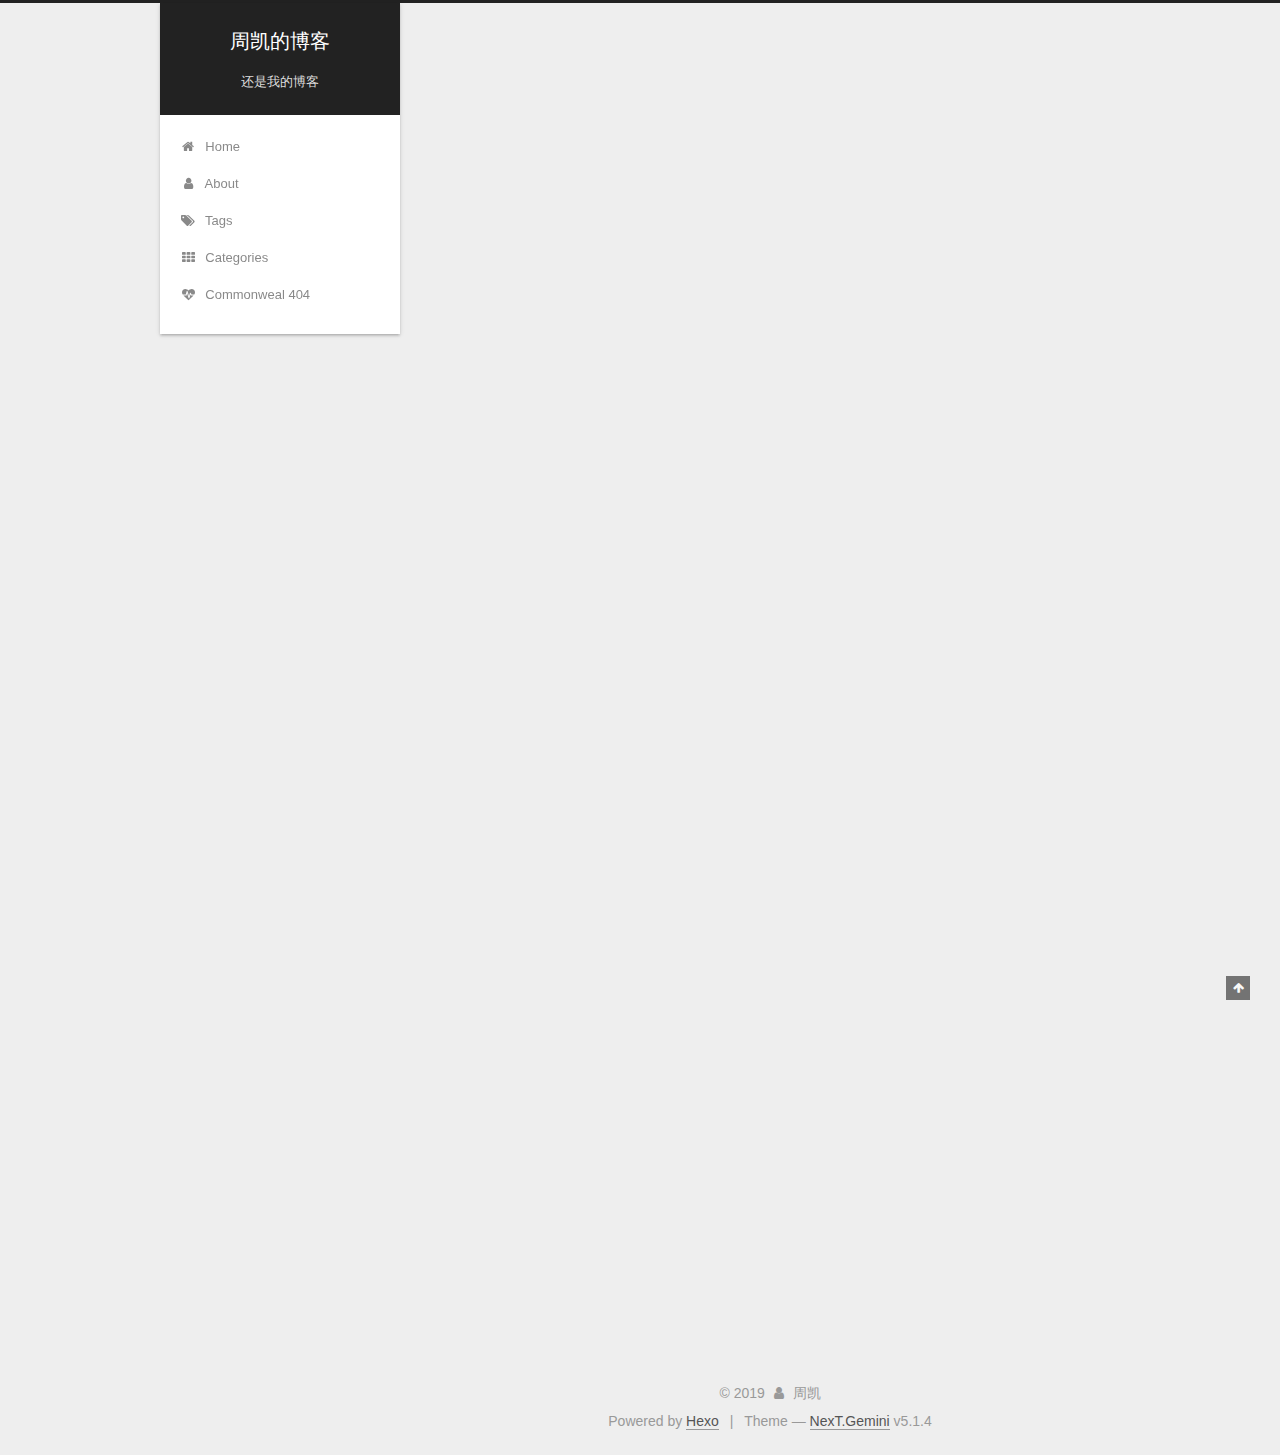
==== commit 80c1b294: "Site updated: 2019-07-20 15:57:43" ====
--- a/index.html
+++ b/index.html
@@ -268,7 +268,7 @@
     <span hidden itemprop="author" itemscope itemtype="http://schema.org/Person">
       <meta itemprop="name" content="周凯">
       <meta itemprop="description" content>
-      <meta itemprop="image" content="/images/avatar.gif">
+      <meta itemprop="image" content="/images/touxiang.png">
     </span>
 
     <span hidden itemprop="publisher" itemscope itemtype="http://schema.org/Organization">
@@ -388,7 +388,7 @@
     <span hidden itemprop="author" itemscope itemtype="http://schema.org/Person">
       <meta itemprop="name" content="周凯">
       <meta itemprop="description" content>
-      <meta itemprop="image" content="/images/avatar.gif">
+      <meta itemprop="image" content="/images/touxiang.png">
     </span>
 
     <span hidden itemprop="publisher" itemscope itemtype="http://schema.org/Organization">
@@ -537,6 +537,8 @@
         <div class="site-overview">
           <div class="site-author motion-element" itemprop="author" itemscope itemtype="http://schema.org/Person">
             
+              <img class="site-author-image" itemprop="image" src="/images/touxiang.png" alt="周凯">
+            
               <p class="site-author-name" itemprop="name">周凯</p>
               <p class="site-description motion-element" itemprop="description">java基础</p>
           </div>
--- a/css/main.css
+++ b/css/main.css
@@ -0,0 +1,3123 @@
+/* normalize.css v3.0.2 | MIT License | git.io/normalize */
+html {
+  font-family: sans-serif; /* 1 */
+  -ms-text-size-adjust: 100%; /* 2 */
+  -webkit-text-size-adjust: 100%; /* 2 */
+}
+body {
+  margin: 0;
+}
+article,
+aside,
+details,
+figcaption,
+figure,
+footer,
+header,
+hgroup,
+main,
+menu,
+nav,
+section,
+summary {
+  display: block;
+}
+audio,
+canvas,
+progress,
+video {
+  display: inline-block; /* 1 */
+  vertical-align: baseline; /* 2 */
+}
+audio:not([controls]) {
+  display: none;
+  height: 0;
+}
+[hidden],
+template {
+  display: none;
+}
+a {
+  background-color: transparent;
+}
+a:active,
+a:hover {
+  outline: 0;
+}
+abbr[title] {
+  border-bottom: 1px dotted;
+}
+b,
+strong {
+  font-weight: bold;
+}
+dfn {
+  font-style: italic;
+}
+h1 {
+  font-size: 2em;
+  margin: 0.67em 0;
+}
+mark {
+  background: #ff0;
+  color: #000;
+}
+small {
+  font-size: 80%;
+}
+sub,
+sup {
+  font-size: 75%;
+  line-height: 0;
+  position: relative;
+  vertical-align: baseline;
+}
+sup {
+  top: -0.5em;
+}
+sub {
+  bottom: -0.25em;
+}
+img {
+  border: 0;
+}
+svg:not(:root) {
+  overflow: hidden;
+}
+figure {
+  margin: 1em 40px;
+}
+hr {
+  -moz-box-sizing: content-box;
+  box-sizing: content-box;
+  height: 0;
+}
+pre {
+  overflow: auto;
+}
+code,
+kbd,
+pre,
+samp {
+  font-family: monospace, monospace;
+  font-size: 1em;
+}
+button,
+input,
+optgroup,
+select,
+textarea {
+  color: inherit; /* 1 */
+  font: inherit; /* 2 */
+  margin: 0; /* 3 */
+}
+button {
+  overflow: visible;
+}
+button,
+select {
+  text-transform: none;
+}
+button,
+html input[type="button"],
+input[type="reset"],
+input[type="submit"] {
+  -webkit-appearance: button; /* 2 */
+  cursor: pointer; /* 3 */
+}
+button[disabled],
+html input[disabled] {
+  cursor: default;
+}
+button::-moz-focus-inner,
+input::-moz-focus-inner {
+  border: 0;
+  padding: 0;
+}
+input {
+  line-height: normal;
+}
+input[type="checkbox"],
+input[type="radio"] {
+  box-sizing: border-box; /* 1 */
+  padding: 0; /* 2 */
+}
+input[type="number"]::-webkit-inner-spin-button,
+input[type="number"]::-webkit-outer-spin-button {
+  height: auto;
+}
+input[type="search"] {
+  -webkit-appearance: textfield; /* 1 */
+  -moz-box-sizing: content-box;
+  -webkit-box-sizing: content-box; /* 2 */
+  box-sizing: content-box;
+}
+input[type="search"]::-webkit-search-cancel-button,
+input[type="search"]::-webkit-search-decoration {
+  -webkit-appearance: none;
+}
+fieldset {
+  border: 1px solid #c0c0c0;
+  margin: 0 2px;
+  padding: 0.35em 0.625em 0.75em;
+}
+legend {
+  border: 0; /* 1 */
+  padding: 0; /* 2 */
+}
+textarea {
+  overflow: auto;
+}
+optgroup {
+  font-weight: bold;
+}
+table {
+  border-collapse: collapse;
+  border-spacing: 0;
+}
+td,
+th {
+  padding: 0;
+}
+::selection {
+  background: #262a30;
+  color: #fff;
+}
+body {
+  position: relative;
+  font-family: 'Lato', "PingFang SC", "Microsoft YaHei", sans-serif;
+  font-size: 14px;
+  line-height: 2;
+  color: #555;
+  background: #eee;
+}
+@media (max-width: 767px) {
+  body {
+    padding-right: 0 !important;
+  }
+}
+@media (min-width: 768px) and (max-width: 991px) {
+  body {
+    padding-right: 0 !important;
+  }
+}
+@media (min-width: 1600px) {
+  body {
+    font-size: 16px;
+  }
+}
+h1,
+h2,
+h3,
+h4,
+h5,
+h6 {
+  margin: 0;
+  padding: 0;
+  font-weight: bold;
+  line-height: 1.5;
+  font-family: 'Lato', "PingFang SC", "Microsoft YaHei", sans-serif;
+}
+h2,
+h3,
+h4,
+h5,
+h6 {
+  margin: 20px 0 15px;
+}
+h1 {
+  font-size: 22px;
+}
+@media (max-width: 767px) {
+  h1 {
+    font-size: 18px;
+  }
+}
+h2 {
+  font-size: 20px;
+}
+@media (max-width: 767px) {
+  h2 {
+    font-size: 16px;
+  }
+}
+h3 {
+  font-size: 18px;
+}
+@media (max-width: 767px) {
+  h3 {
+    font-size: 14px;
+  }
+}
+h4 {
+  font-size: 16px;
+}
+@media (max-width: 767px) {
+  h4 {
+    font-size: 12px;
+  }
+}
+h5 {
+  font-size: 14px;
+}
+@media (max-width: 767px) {
+  h5 {
+    font-size: 10px;
+  }
+}
+h6 {
+  font-size: 12px;
+}
+@media (max-width: 767px) {
+  h6 {
+    font-size: 8px;
+  }
+}
+p {
+  margin: 0 0 20px 0;
+}
+a {
+  color: #555;
+  text-decoration: none;
+  outline: none;
+  border-bottom: 1px solid #999;
+  word-wrap: break-word;
+}
+a:hover {
+  color: #222;
+  border-bottom-color: #222;
+}
+blockquote {
+  margin: 0;
+  padding: 0;
+}
+img {
+  display: block;
+  margin: auto;
+  max-width: 100%;
+  height: auto;
+}
+hr {
+  margin: 40px 0;
+  height: 3px;
+  border: none;
+  background-color: #ddd;
+  background-image: repeating-linear-gradient(-45deg, #fff, #fff 4px, transparent 4px, transparent 8px);
+}
+blockquote {
+  padding: 0 15px;
+  color: #666;
+  border-left: 4px solid #ddd;
+}
+blockquote cite::before {
+  content: "-";
+  padding: 0 5px;
+}
+dt {
+  font-weight: 700;
+}
+dd {
+  margin: 0;
+  padding: 0;
+}
+kbd {
+  border: 1px solid #ccc;
+  border-radius: 0.2em;
+  box-shadow: 0.1em 0.1em 0.2em rgba(0,0,0,0.1);
+  background-color: #f9f9f9;
+  font-family: inherit;
+  background-image: -webkit-linear-gradient(top, #eee, #fff, #eee);
+  padding: 0.1em 0.3em;
+  white-space: nowrap;
+}
+.text-left {
+  text-align: left;
+}
+.text-center {
+  text-align: center;
+}
+.text-right {
+  text-align: right;
+}
+.text-justify {
+  text-align: justify;
+}
+.text-nowrap {
+  white-space: nowrap;
+}
+.text-lowercase {
+  text-transform: lowercase;
+}
+.text-uppercase {
+  text-transform: uppercase;
+}
+.text-capitalize {
+  text-transform: capitalize;
+}
+.center-block {
+  display: block;
+  margin-left: auto;
+  margin-right: auto;
+}
+.clearfix:before,
+.clearfix:after {
+  content: " ";
+  display: table;
+}
+.clearfix:after {
+  clear: both;
+}
+.pullquote {
+  width: 45%;
+}
+.pullquote.left {
+  float: left;
+  margin-left: 5px;
+  margin-right: 10px;
+}
+.pullquote.right {
+  float: right;
+  margin-left: 10px;
+  margin-right: 5px;
+}
+.affix.affix.affix {
+  position: fixed;
+}
+.translation {
+  margin-top: -20px;
+  font-size: 14px;
+  color: #999;
+}
+.scrollbar-measure {
+  width: 100px;
+  height: 100px;
+  overflow: scroll;
+  position: absolute;
+  top: -9999px;
+}
+.use-motion .motion-element {
+  opacity: 0;
+}
+table {
+  margin: 20px 0;
+  width: 100%;
+  border-collapse: collapse;
+  border-spacing: 0;
+  border: 1px solid #ddd;
+  font-size: 14px;
+  table-layout: fixed;
+  word-wrap: break-all;
+}
+table>tbody>tr:nth-of-type(odd) {
+  background-color: #f9f9f9;
+}
+table>tbody>tr:hover {
+  background-color: #f5f5f5;
+}
+caption,
+th,
+td {
+  padding: 8px;
+  text-align: left;
+  vertical-align: middle;
+  font-weight: normal;
+}
+th,
+td {
+  border-bottom: 3px solid #ddd;
+  border-right: 1px solid #eee;
+}
+th {
+  padding-bottom: 10px;
+  font-weight: 700;
+}
+td {
+  border-bottom-width: 1px;
+}
+html,
+body {
+  height: 100%;
+}
+.container {
+  position: relative;
+  min-height: 100%;
+}
+.header-inner {
+  margin: 0 auto;
+  padding: 100px 0 70px;
+  width: calc(100% - 252px);
+}
+@media (min-width: 1600px) {
+  .container .header-inner {
+    width: 900px;
+  }
+}
+.main {
+  padding-bottom: 150px;
+}
+.main-inner {
+  margin: 0 auto;
+  width: calc(100% - 252px);
+}
+@media (min-width: 1600px) {
+  .container .main-inner {
+    width: 900px;
+  }
+}
+.footer {
+  position: absolute;
+  left: 0;
+  bottom: 0;
+  width: 100%;
+  min-height: 50px;
+}
+.footer-inner {
+  box-sizing: border-box;
+  margin: 20px auto;
+  width: calc(100% - 252px);
+}
+@media (min-width: 1600px) {
+  .container .footer-inner {
+    width: 900px;
+  }
+}
+pre,
+.highlight {
+  overflow: auto;
+  margin: 20px 0;
+  padding: 0;
+  font-size: 13px;
+  color: #4d4d4c;
+  background: #f7f7f7;
+  line-height: 1.6;
+}
+pre,
+code {
+  font-family: consolas, Menlo, "PingFang SC", "Microsoft YaHei", monospace;
+}
+code {
+  padding: 2px 4px;
+  word-wrap: break-word;
+  color: #555;
+  background: #eee;
+  border-radius: 3px;
+  font-size: 13px;
+}
+pre {
+  padding: 10px;
+}
+pre code {
+  padding: 0;
+  color: #4d4d4c;
+  background: none;
+  text-shadow: none;
+}
+.highlight {
+  border-radius: 1px;
+}
+.highlight pre {
+  border: none;
+  margin: 0;
+  padding: 10px 0;
+}
+.highlight table {
+  margin: 0;
+  width: auto;
+  border: none;
+}
+.highlight td {
+  border: none;
+  padding: 0;
+}
+.highlight figcaption {
+  font-size: 1em;
+  color: #4d4d4c;
+  line-height: 1em;
+  margin-bottom: 1em;
+}
+.highlight figcaption:before,
+.highlight figcaption:after {
+  content: " ";
+  display: table;
+}
+.highlight figcaption:after {
+  clear: both;
+}
+.highlight figcaption a {
+  float: right;
+  color: #4d4d4c;
+}
+.highlight figcaption a:hover {
+  border-bottom-color: #4d4d4c;
+}
+.highlight .gutter pre {
+  padding-left: 10px;
+  padding-right: 10px;
+  color: #869194;
+  text-align: right;
+  background-color: #eff2f3;
+}
+.highlight .code pre {
+  width: 100%;
+  padding-left: 10px;
+  padding-right: 10px;
+  background-color: #f7f7f7;
+}
+.highlight .line {
+  height: 20px;
+}
+.gutter {
+  -webkit-user-select: none;
+  -moz-user-select: none;
+  -ms-user-select: none;
+  user-select: none;
+}
+.gist table {
+  width: auto;
+}
+.gist table td {
+  border: none;
+}
+pre .deletion {
+  background: #fdd;
+}
+pre .addition {
+  background: #dfd;
+}
+pre .meta {
+  color: #8959a8;
+}
+pre .comment {
+  color: #8e908c;
+}
+pre .variable,
+pre .attribute,
+pre .tag,
+pre .regexp,
+pre .ruby .constant,
+pre .xml .tag .title,
+pre .xml .pi,
+pre .xml .doctype,
+pre .html .doctype,
+pre .css .id,
+pre .css .class,
+pre .css .pseudo {
+  color: #c82829;
+}
+pre .number,
+pre .preprocessor,
+pre .built_in,
+pre .literal,
+pre .params,
+pre .constant,
+pre .command {
+  color: #f5871f;
+}
+pre .ruby .class .title,
+pre .css .rules .attribute,
+pre .string,
+pre .value,
+pre .inheritance,
+pre .header,
+pre .ruby .symbol,
+pre .xml .cdata,
+pre .special,
+pre .number,
+pre .formula {
+  color: #718c00;
+}
+pre .title,
+pre .css .hexcolor {
+  color: #3e999f;
+}
+pre .function,
+pre .python .decorator,
+pre .python .title,
+pre .ruby .function .title,
+pre .ruby .title .keyword,
+pre .perl .sub,
+pre .javascript .title,
+pre .coffeescript .title {
+  color: #4271ae;
+}
+pre .keyword,
+pre .javascript .function {
+  color: #8959a8;
+}
+.full-image.full-image.full-image.full-image {
+  border: none;
+  max-width: 100%;
+  width: auto;
+  margin: 20px auto 25px;
+}
+@media (min-width: 992px) {
+  .full-image.full-image.full-image.full-image {
+    max-width: none;
+    width: 118%;
+    margin: 0 -9%;
+  }
+}
+.blockquote-center,
+.page-home .post-type-quote blockquote,
+.page-post-detail .post-type-quote blockquote {
+  position: relative;
+  margin: 40px 0;
+  padding: 0;
+  border-left: none;
+  text-align: center;
+}
+.blockquote-center::before,
+.page-home .post-type-quote blockquote::before,
+.page-post-detail .post-type-quote blockquote::before,
+.blockquote-center::after,
+.page-home .post-type-quote blockquote::after,
+.page-post-detail .post-type-quote blockquote::after {
+  position: absolute;
+  content: ' ';
+  display: block;
+  width: 100%;
+  height: 24px;
+  opacity: 0.2;
+  background-repeat: no-repeat;
+  background-position: 0 -6px;
+  background-size: 22px 22px;
+}
+.blockquote-center::before,
+.page-home .post-type-quote blockquote::before,
+.page-post-detail .post-type-quote blockquote::before {
+  top: -20px;
+  background-image: url("../images/quote-l.svg");
+  border-top: 1px solid #ccc;
+}
+.blockquote-center::after,
+.page-home .post-type-quote blockquote::after,
+.page-post-detail .post-type-quote blockquote::after {
+  bottom: -20px;
+  background-image: url("../images/quote-r.svg");
+  border-bottom: 1px solid #ccc;
+  background-position: 100% 8px;
+}
+.blockquote-center p,
+.page-home .post-type-quote blockquote p,
+.page-post-detail .post-type-quote blockquote p,
+.blockquote-center div,
+.page-home .post-type-quote blockquote div,
+.page-post-detail .post-type-quote blockquote div {
+  text-align: center;
+}
+.post .post-body .group-picture img {
+  box-sizing: border-box;
+  padding: 0 3px;
+  border: none;
+}
+.post .group-picture-row {
+  overflow: hidden;
+  margin-top: 6px;
+}
+.post .group-picture-row:first-child {
+  margin-top: 0;
+}
+.post .group-picture-column {
+  float: left;
+}
+.page-post-detail .post-body .group-picture-column {
+  float: none;
+  margin-top: 10px;
+  width: auto !important;
+}
+.page-post-detail .post-body .group-picture-column img {
+  margin: 0 auto;
+}
+.page-archive .group-picture-container {
+  overflow: hidden;
+}
+.page-archive .group-picture-row {
+  float: left;
+}
+.page-archive .group-picture-row:first-child {
+  margin-top: 6px;
+}
+.page-archive .group-picture-column {
+  max-width: 150px;
+  max-height: 150px;
+}
+.post-body .note {
+  position: relative;
+  padding: 15px;
+  margin-bottom: 20px;
+  border: 1px solid #eee;
+  border-left-width: 5px;
+  border-radius: 3px;
+}
+.post-body .note h2,
+.post-body .note h3,
+.post-body .note h4,
+.post-body .note h5,
+.post-body .note h6 {
+  margin-top: 0;
+  margin-bottom: 0;
+  border-bottom: initial;
+  padding-top: 0 !important;
+}
+.post-body .note p:first-child,
+.post-body .note ul:first-child,
+.post-body .note ol:first-child,
+.post-body .note table:first-child,
+.post-body .note pre:first-child,
+.post-body .note blockquote:first-child {
+  margin-top: 0;
+}
+.post-body .note p:last-child,
+.post-body .note ul:last-child,
+.post-body .note ol:last-child,
+.post-body .note table:last-child,
+.post-body .note pre:last-child,
+.post-body .note blockquote:last-child {
+  margin-bottom: 0;
+}
+.post-body .note.default {
+  border-left-color: #777;
+}
+.post-body .note.default h2,
+.post-body .note.default h3,
+.post-body .note.default h4,
+.post-body .note.default h5,
+.post-body .note.default h6 {
+  color: #777;
+}
+.post-body .note.primary {
+  border-left-color: #6f42c1;
+}
+.post-body .note.primary h2,
+.post-body .note.primary h3,
+.post-body .note.primary h4,
+.post-body .note.primary h5,
+.post-body .note.primary h6 {
+  color: #6f42c1;
+}
+.post-body .note.info {
+  border-left-color: #428bca;
+}
+.post-body .note.info h2,
+.post-body .note.info h3,
+.post-body .note.info h4,
+.post-body .note.info h5,
+.post-body .note.info h6 {
+  color: #428bca;
+}
+.post-body .note.success {
+  border-left-color: #5cb85c;
+}
+.post-body .note.success h2,
+.post-body .note.success h3,
+.post-body .note.success h4,
+.post-body .note.success h5,
+.post-body .note.success h6 {
+  color: #5cb85c;
+}
+.post-body .note.warning {
+  border-left-color: #f0ad4e;
+}
+.post-body .note.warning h2,
+.post-body .note.warning h3,
+.post-body .note.warning h4,
+.post-body .note.warning h5,
+.post-body .note.warning h6 {
+  color: #f0ad4e;
+}
+.post-body .note.danger {
+  border-left-color: #d9534f;
+}
+.post-body .note.danger h2,
+.post-body .note.danger h3,
+.post-body .note.danger h4,
+.post-body .note.danger h5,
+.post-body .note.danger h6 {
+  color: #d9534f;
+}
+.post-body .label {
+  display: inline;
+  padding: 0 2px;
+  white-space: nowrap;
+}
+.post-body .label.default {
+  background-color: #f0f0f0;
+}
+.post-body .label.primary {
+  background-color: #efe6f7;
+}
+.post-body .label.info {
+  background-color: #e5f2f8;
+}
+.post-body .label.success {
+  background-color: #e7f4e9;
+}
+.post-body .label.warning {
+  background-color: #fcf6e1;
+}
+.post-body .label.danger {
+  background-color: #fae8eb;
+}
+.post-body .tabs {
+  position: relative;
+  display: block;
+  margin-bottom: 20px;
+  padding-top: 10px;
+}
+.post-body .tabs ul.nav-tabs {
+  margin: 0;
+  padding: 0;
+  display: flex;
+  margin-bottom: -1px;
+}
+@media (max-width: 413px) {
+  .post-body .tabs ul.nav-tabs {
+    display: block;
+    margin-bottom: 5px;
+  }
+}
+.post-body .tabs ul.nav-tabs li.tab {
+  list-style-type: none !important;
+  margin: 0 0.25em 0 0;
+  border-top: 3px solid transparent;
+  border-left: 1px solid transparent;
+  border-right: 1px solid transparent;
+}
+@media (max-width: 413px) {
+  .post-body .tabs ul.nav-tabs li.tab {
+    margin: initial;
+    border-top: 1px solid transparent;
+    border-left: 3px solid transparent;
+    border-right: 1px solid transparent;
+    border-bottom: 1px solid transparent;
+  }
+}
+.post-body .tabs ul.nav-tabs li.tab a {
+  outline: 0;
+  border-bottom: initial;
+  display: block;
+  line-height: 1.8em;
+  padding: 0.25em 0.75em;
+  transition-duration: 0.2s;
+  transition-timing-function: ease-out;
+  transition-delay: 0s;
+}
+.post-body .tabs ul.nav-tabs li.tab a i {
+  width: 1.285714285714286em;
+}
+.post-body .tabs ul.nav-tabs li.tab.active {
+  border-top: 3px solid #fc6423;
+  border-left: 1px solid #ddd;
+  border-right: 1px solid #ddd;
+  background-color: #fff;
+}
+@media (max-width: 413px) {
+  .post-body .tabs ul.nav-tabs li.tab.active {
+    border-top: 1px solid #ddd;
+    border-left: 3px solid #fc6423;
+    border-right: 1px solid #ddd;
+    border-bottom: 1px solid #ddd;
+  }
+}
+.post-body .tabs ul.nav-tabs li.tab.active a {
+  cursor: default;
+  color: #555;
+}
+.post-body .tabs .tab-content {
+  background-color: #fff;
+}
+.post-body .tabs .tab-content .tab-pane {
+  border: 1px solid #ddd;
+  padding: 20px 20px 0 20px;
+}
+.post-body .tabs .tab-content .tab-pane:not(.active) {
+  display: none !important;
+}
+.post-body .tabs .tab-content .tab-pane.active {
+  display: block !important;
+}
+.btn {
+  display: inline-block;
+  padding: 0 20px;
+  font-size: 14px;
+  color: #555;
+  background: #fff;
+  border: 2px solid #555;
+  text-decoration: none;
+  border-radius: 2px;
+  transition-property: background-color;
+  transition-duration: 0.2s;
+  transition-timing-function: ease-in-out;
+  transition-delay: 0s;
+  line-height: 2;
+}
+.btn:hover {
+  border-color: #222;
+  color: #fff;
+  background: #222;
+}
+.btn +.btn {
+  margin: 0 0 8px 8px;
+}
+.btn .fa-fw {
+  width: 1.285714285714286em;
+  text-align: left;
+}
+.btn-bar {
+  display: block;
+  width: 22px;
+  height: 2px;
+  background: #555;
+  border-radius: 1px;
+}
+.btn-bar+.btn-bar {
+  margin-top: 4px;
+}
+.pagination {
+  margin: 120px 0 40px;
+  text-align: center;
+  border-top: 1px solid #eee;
+}
+.page-number-basic,
+.pagination .prev,
+.pagination .next,
+.pagination .page-number,
+.pagination .space {
+  display: inline-block;
+  position: relative;
+  top: -1px;
+  margin: 0 10px;
+  padding: 0 11px;
+}
+@media (max-width: 767px) {
+  .page-number-basic,
+  .pagination .prev,
+  .pagination .next,
+  .pagination .page-number,
+  .pagination .space {
+    margin: 0 5px;
+  }
+}
+.pagination .prev,
+.pagination .next,
+.pagination .page-number {
+  border-bottom: 0;
+  border-top: 1px solid #eee;
+  transition-property: border-color;
+  transition-duration: 0.2s;
+  transition-timing-function: ease-in-out;
+  transition-delay: 0s;
+}
+.pagination .prev:hover,
+.pagination .next:hover,
+.pagination .page-number:hover {
+  border-top-color: #222;
+}
+.pagination .space {
+  padding: 0;
+  margin: 0;
+}
+.pagination .prev {
+  margin-left: 0;
+}
+.pagination .next {
+  margin-right: 0;
+}
+.pagination .page-number.current {
+  color: #fff;
+  background: #ccc;
+  border-top-color: #ccc;
+}
+@media (max-width: 767px) {
+  .pagination {
+    border-top: none;
+  }
+  .pagination .prev,
+  .pagination .next,
+  .pagination .page-number {
+    margin-bottom: 10px;
+    border-top: 0;
+    border-bottom: 1px solid #eee;
+    padding: 0 10px;
+  }
+  .pagination .prev:hover,
+  .pagination .next:hover,
+  .pagination .page-number:hover {
+    border-bottom-color: #222;
+  }
+}
+.comments {
+  margin: 60px 20px 0;
+}
+.tag-cloud {
+  text-align: center;
+}
+.tag-cloud a {
+  display: inline-block;
+  margin: 10px;
+}
+.back-to-top {
+  box-sizing: border-box;
+  position: fixed;
+  bottom: -100px;
+  right: 30px;
+  z-index: 1050;
+  padding: 0 6px;
+  width: 24px;
+  background: #222;
+  font-size: 12px;
+  opacity: 0.6;
+  color: #fff;
+  cursor: pointer;
+  text-align: center;
+  -webkit-transform: translateZ(0);
+  transition-property: bottom;
+  transition-duration: 0.2s;
+  transition-timing-function: ease-in-out;
+  transition-delay: 0s;
+}
+@media (min-width: 768px) and (max-width: 991px) {
+  .back-to-top {
+    display: none !important;
+  }
+}
+@media (max-width: 767px) {
+  .back-to-top {
+    display: none !important;
+  }
+}
+.back-to-top.back-to-top-on {
+  bottom: 30px;
+}
+.header {
+  background: transparent;
+}
+.header-inner {
+  position: relative;
+}
+.headband {
+  height: 3px;
+  background: #222;
+}
+.site-meta {
+  margin: 0;
+  text-align: center;
+}
+@media (max-width: 767px) {
+  .site-meta {
+    text-align: center;
+  }
+}
+.brand {
+  position: relative;
+  display: inline-block;
+  padding: 0 40px;
+  color: #fff;
+  background: #222;
+  border-bottom: none;
+}
+.brand:hover {
+  color: #fff;
+}
+.logo {
+  display: inline-block;
+  margin-right: 5px;
+  line-height: 36px;
+  vertical-align: top;
+}
+.site-title {
+  display: inline-block;
+  vertical-align: top;
+  line-height: 36px;
+  font-size: 20px;
+  font-weight: normal;
+  font-family: 'Lato', "PingFang SC", "Microsoft YaHei", sans-serif;
+}
+.site-subtitle {
+  margin-top: 10px;
+  font-size: 13px;
+  color: #ddd;
+}
+.use-motion .brand {
+  opacity: 0;
+}
+.use-motion .logo,
+.use-motion .site-title,
+.use-motion .site-subtitle {
+  opacity: 0;
+  position: relative;
+  top: -10px;
+}
+.site-nav-toggle {
+  display: none;
+  position: absolute;
+  top: 10px;
+  left: 10px;
+}
+@media (max-width: 767px) {
+  .site-nav-toggle {
+    display: block;
+  }
+}
+.site-nav-toggle button {
+  margin-top: 2px;
+  padding: 9px 10px;
+  background: transparent;
+  border: none;
+}
+@media (max-width: 767px) {
+  .site-nav {
+    display: none;
+    margin: 0 -10px;
+    padding: 0 10px;
+    clear: both;
+    border-top: 1px solid #ddd;
+  }
+}
+@media (min-width: 768px) and (max-width: 991px) {
+  .site-nav {
+    display: block !important;
+  }
+}
+@media (min-width: 992px) {
+  .site-nav {
+    display: block !important;
+  }
+}
+.menu {
+  margin-top: 20px;
+  padding-left: 0;
+  text-align: center;
+}
+.menu .menu-item {
+  display: inline-block;
+  margin: 0 10px;
+  list-style: none;
+}
+@media screen and (max-width: 767px) {
+  .menu .menu-item {
+    margin-top: 10px;
+  }
+}
+.menu .menu-item a {
+  display: block;
+  font-size: 13px;
+  line-height: inherit;
+  border-bottom: 1px solid transparent;
+  transition-property: border-color;
+  transition-duration: 0.2s;
+  transition-timing-function: ease-in-out;
+  transition-delay: 0s;
+}
+.menu .menu-item a:hover,
+.menu-item-active a {
+  border-bottom-color: #222;
+}
+.menu .menu-item .fa {
+  margin-right: 5px;
+}
+.use-motion .menu-item {
+  opacity: 0;
+}
+.post-body {
+  font-family: 'Lato', "PingFang SC", "Microsoft YaHei", sans-serif;
+}
+@media (max-width: 767px) {
+  .post-body {
+    word-break: break-word;
+  }
+}
+.post-body .fancybox img {
+  display: block !important;
+  margin: 0 auto;
+  cursor: pointer;
+  cursor: zoom-in;
+  cursor: -webkit-zoom-in;
+}
+.post-body .image-caption,
+.post-body .figure .caption {
+  margin: -20px auto 15px;
+  text-align: center;
+  font-size: 14px;
+  color: #999;
+  font-weight: bold;
+  line-height: 1;
+}
+.post-sticky-flag {
+  display: inline-block;
+  font-size: 16px;
+  -ms-transform: rotate(30deg);
+  -webkit-transform: rotate(30deg);
+  -moz-transform: rotate(30deg);
+  -ms-transform: rotate(30deg);
+  -o-transform: rotate(30deg);
+  transform: rotate(30deg);
+}
+.use-motion .post-block,
+.use-motion .pagination,
+.use-motion .comments {
+  opacity: 0;
+}
+.use-motion .post-header {
+  opacity: 0;
+}
+.use-motion .post-body {
+  opacity: 0;
+}
+.use-motion .collection-title {
+  opacity: 0;
+}
+.posts-expand {
+  padding-top: 40px;
+}
+@media (max-width: 767px) {
+  .posts-expand {
+    margin: 0 20px;
+  }
+  .post-body pre .gutter pre {
+    padding-right: 10px;
+  }
+  .post-body .highlight {
+    margin-left: 0px;
+    margin-right: 0px;
+    padding: 0;
+  }
+  .post-body .highlight .gutter pre {
+    padding-right: 10px;
+  }
+}
+@media (min-width: 992px) {
+  .posts-expand .post-body {
+    text-align: justify;
+  }
+}
+.posts-expand .post-body h2,
+.posts-expand .post-body h3,
+.posts-expand .post-body h4,
+.posts-expand .post-body h5,
+.posts-expand .post-body h6 {
+  padding-top: 10px;
+}
+.posts-expand .post-body h2 .header-anchor,
+.posts-expand .post-body h3 .header-anchor,
+.posts-expand .post-body h4 .header-anchor,
+.posts-expand .post-body h5 .header-anchor,
+.posts-expand .post-body h6 .header-anchor {
+  float: right;
+  margin-left: 10px;
+  color: #ccc;
+  border-bottom-style: none;
+  visibility: hidden;
+}
+.posts-expand .post-body h2 .header-anchor:hover,
+.posts-expand .post-body h3 .header-anchor:hover,
+.posts-expand .post-body h4 .header-anchor:hover,
+.posts-expand .post-body h5 .header-anchor:hover,
+.posts-expand .post-body h6 .header-anchor:hover {
+  color: inherit;
+}
+.posts-expand .post-body h2:hover .header-anchor,
+.posts-expand .post-body h3:hover .header-anchor,
+.posts-expand .post-body h4:hover .header-anchor,
+.posts-expand .post-body h5:hover .header-anchor,
+.posts-expand .post-body h6:hover .header-anchor {
+  visibility: visible;
+}
+.posts-expand .post-body ul li {
+  list-style: circle;
+}
+.posts-expand .post-body img {
+  box-sizing: border-box;
+  margin: auto;
+  padding: 3px;
+  border: 1px solid #ddd;
+}
+.posts-expand .post-body .fancybox img {
+  margin: 0 auto 25px;
+}
+@media (max-width: 767px) {
+  .posts-collapse {
+    margin: 0 20px;
+  }
+  .posts-collapse .post-title,
+  .posts-collapse .post-meta {
+    display: block;
+    width: auto;
+    text-align: left;
+  }
+}
+.posts-collapse {
+  position: relative;
+  z-index: 1010;
+  margin-left: 55px;
+}
+.posts-collapse::after {
+  content: " ";
+  position: absolute;
+  top: 20px;
+  left: 0;
+  margin-left: -2px;
+  width: 4px;
+  height: 100%;
+  background: #f5f5f5;
+  z-index: -1;
+}
+@media (max-width: 767px) {
+  .posts-collapse {
+    margin: 0 20px;
+  }
+}
+.posts-collapse .collection-title {
+  position: relative;
+  margin: 60px 0;
+}
+.posts-collapse .collection-title h1,
+.posts-collapse .collection-title h2 {
+  margin-left: 20px;
+}
+.posts-collapse .collection-title small {
+  color: #bbb;
+  margin-left: 5px;
+}
+.posts-collapse .collection-title::before {
+  content: " ";
+  position: absolute;
+  left: 0;
+  top: 50%;
+  margin-left: -4px;
+  margin-top: -4px;
+  width: 8px;
+  height: 8px;
+  background: #bbb;
+  border-radius: 50%;
+}
+.posts-collapse .post {
+  margin: 30px 0;
+}
+.posts-collapse .post-header {
+  position: relative;
+  transition-duration: 0.2s;
+  transition-timing-function: ease-in-out;
+  transition-delay: 0s;
+  transition-property: border;
+  border-bottom: 1px dashed #ccc;
+}
+.posts-collapse .post-header::before {
+  content: " ";
+  position: absolute;
+  left: 0;
+  top: 12px;
+  width: 6px;
+  height: 6px;
+  margin-left: -4px;
+  background: #bbb;
+  border-radius: 50%;
+  border: 1px solid #fff;
+  transition-duration: 0.2s;
+  transition-timing-function: ease-in-out;
+  transition-delay: 0s;
+  transition-property: background;
+}
+.posts-collapse .post-header:hover {
+  border-bottom-color: #666;
+}
+.posts-collapse .post-header:hover::before {
+  background: #222;
+}
+.posts-collapse .post-meta {
+  position: absolute;
+  font-size: 12px;
+  left: 20px;
+  top: 5px;
+}
+.posts-collapse .post-comments-count {
+  display: none;
+}
+.posts-collapse .post-title {
+  margin-left: 60px;
+  font-size: 16px;
+  font-weight: normal;
+  line-height: inherit;
+}
+.posts-collapse .post-title::after {
+  margin-left: 3px;
+  opacity: 0.6;
+}
+.posts-collapse .post-title a {
+  color: #666;
+  border-bottom: none;
+}
+.page-home .post-type-quote .post-header,
+.page-post-detail .post-type-quote .post-header,
+.page-home .post-type-quote .post-tags,
+.page-post-detail .post-type-quote .post-tags {
+  display: none;
+}
+.posts-expand .post-title {
+  text-align: center;
+  word-break: break-word;
+  font-weight: 400;
+}
+.posts-expand .post-title-link {
+  display: inline-block;
+  position: relative;
+  color: #555;
+  border-bottom: none;
+  line-height: 1.2;
+  vertical-align: top;
+}
+.posts-expand .post-title-link::before {
+  content: "";
+  position: absolute;
+  width: 100%;
+  height: 2px;
+  bottom: 0;
+  left: 0;
+  background-color: #000;
+  visibility: hidden;
+  -webkit-transform: scaleX(0);
+  -moz-transform: scaleX(0);
+  -ms-transform: scaleX(0);
+  -o-transform: scaleX(0);
+  transform: scaleX(0);
+  transition-duration: 0.2s;
+  transition-timing-function: ease-in-out;
+  transition-delay: 0s;
+}
+.posts-expand .post-title-link:hover::before {
+  visibility: visible;
+  -webkit-transform: scaleX(1);
+  -moz-transform: scaleX(1);
+  -ms-transform: scaleX(1);
+  -o-transform: scaleX(1);
+  transform: scaleX(1);
+}
+.posts-expand .post-title-link .fa {
+  font-size: 16px;
+}
+.posts-expand .post-meta {
+  margin: 3px 0 60px 0;
+  color: #999;
+  font-family: 'Lato', "PingFang SC", "Microsoft YaHei", sans-serif;
+  font-size: 12px;
+  text-align: center;
+}
+.posts-expand .post-meta .post-category-list {
+  display: inline-block;
+  margin: 0;
+  padding: 3px;
+}
+.posts-expand .post-meta .post-category-list-link {
+  color: #999;
+}
+.posts-expand .post-meta .post-description {
+  font-size: 14px;
+  margin-top: 2px;
+}
+.post-meta-divider {
+  margin: 0 0.5em;
+}
+.post-meta-item-icon {
+  margin-right: 3px;
+}
+@media (min-width: 768px) and (max-width: 991px) {
+  .post-meta-item-icon {
+    display: inline-block;
+  }
+}
+@media (max-width: 767px) {
+  .post-meta-item-icon {
+    display: inline-block;
+  }
+}
+@media (min-width: 768px) and (max-width: 991px) {
+  .post-meta-item-text {
+    display: none;
+  }
+}
+@media (max-width: 767px) {
+  .post-meta-item-text {
+    display: none;
+  }
+}
+@media (max-width: 767px) {
+  .posts-expand .post-comments-count {
+    display: none;
+  }
+}
+.post-button {
+  margin-top: 40px;
+}
+.posts-expand .post-tags {
+  margin-top: 40px;
+  text-align: center;
+}
+.posts-expand .post-tags a {
+  display: inline-block;
+  margin-right: 10px;
+  font-size: 13px;
+}
+.post-nav {
+  display: table;
+  margin-top: 15px;
+  width: 100%;
+  border-top: 1px solid #eee;
+}
+.post-nav-divider {
+  display: table-cell;
+  width: 10%;
+}
+.post-nav-item {
+  display: table-cell;
+  padding: 10px 0 0 0;
+  width: 45%;
+  vertical-align: top;
+}
+.post-nav-item a {
+  position: relative;
+  display: block;
+  line-height: 25px;
+  font-size: 14px;
+  color: #555;
+  border-bottom: none;
+}
+.post-nav-item a:hover {
+  color: #222;
+  border-bottom: none;
+}
+.post-nav-item a:active {
+  top: 2px;
+}
+.post-nav-item .fa {
+  position: absolute;
+  top: 8px;
+  left: 0;
+  font-size: 12px;
+}
+.post-nav-next a {
+  padding-left: 15px;
+}
+.post-nav-prev {
+  text-align: right;
+}
+.post-nav-prev a {
+  padding-right: 15px;
+}
+.post-nav-prev .fa {
+  right: 0;
+  left: auto;
+}
+.posts-expand .post-eof {
+  display: block;
+  margin: 80px auto 60px;
+  width: 8%;
+  height: 1px;
+  background: #ccc;
+  text-align: center;
+}
+.post:last-child .post-eof.post-eof.post-eof {
+  display: none;
+}
+.post-gallery {
+  display: table;
+  table-layout: fixed;
+  width: 100%;
+  border-collapse: separate;
+}
+.post-gallery-row {
+  display: table-row;
+}
+.post-gallery .post-gallery-img {
+  display: table-cell;
+  text-align: center;
+  vertical-align: middle;
+  border: none;
+}
+.post-gallery .post-gallery-img img {
+  max-width: 100%;
+  max-height: 100%;
+  border: none;
+}
+.fancybox-close,
+.fancybox-close:hover {
+  border: none;
+}
+.rtl.post-body p,
+.rtl.post-body a,
+.rtl.post-body h1,
+.rtl.post-body h2,
+.rtl.post-body h3,
+.rtl.post-body h4,
+.rtl.post-body h5,
+.rtl.post-body h6,
+.rtl.post-body li,
+.rtl.post-body ul,
+.rtl.post-body ol {
+  direction: rtl;
+  font-family: UKIJ Ekran;
+}
+.rtl.post-title {
+  font-family: UKIJ Ekran;
+}
+.sidebar {
+  position: fixed;
+  right: 0;
+  top: 0;
+  bottom: 0;
+  width: 0;
+  z-index: 1040;
+  box-shadow: inset 0 2px 6px #000;
+  background: #222;
+  -webkit-transform: translateZ(0);
+}
+.sidebar a {
+  color: #999;
+  border-bottom-color: #555;
+}
+.sidebar a:hover {
+  color: #eee;
+}
+@media (min-width: 768px) and (max-width: 991px) {
+  .sidebar {
+    display: none !important;
+  }
+}
+@media (max-width: 767px) {
+  .sidebar {
+    display: none !important;
+  }
+}
+.sidebar-inner {
+  position: relative;
+  padding: 20px 10px;
+  color: #999;
+  text-align: center;
+}
+.site-overview-wrap {
+  overflow: hidden;
+}
+.site-overview {
+  overflow-y: auto;
+  overflow-x: hidden;
+}
+.sidebar-toggle {
+  position: fixed;
+  right: 30px;
+  bottom: 45px;
+  width: 14px;
+  height: 14px;
+  padding: 5px;
+  background: #222;
+  line-height: 0;
+  z-index: 1050;
+  cursor: pointer;
+  -webkit-transform: translateZ(0);
+}
+@media (min-width: 768px) and (max-width: 991px) {
+  .sidebar-toggle {
+    display: none !important;
+  }
+}
+@media (max-width: 767px) {
+  .sidebar-toggle {
+    display: none !important;
+  }
+}
+.sidebar-toggle-line {
+  position: relative;
+  display: inline-block;
+  vertical-align: top;
+  height: 2px;
+  width: 100%;
+  background: #fff;
+  margin-top: 3px;
+}
+.sidebar-toggle-line:first-child {
+  margin-top: 0;
+}
+.site-author-image {
+  display: block;
+  margin: 0 auto;
+  padding: 2px;
+  max-width: 120px;
+  height: auto;
+  border: 1px solid #eee;
+}
+.site-author-name {
+  margin: 0;
+  text-align: center;
+  color: #222;
+  font-weight: 600;
+}
+.site-description {
+  margin-top: 0;
+  text-align: center;
+  font-size: 13px;
+  color: #999;
+}
+.site-state {
+  overflow: hidden;
+  line-height: 1.4;
+  white-space: nowrap;
+  text-align: center;
+}
+.site-state-item {
+  display: inline-block;
+  padding: 0 15px;
+  border-left: 1px solid #eee;
+}
+.site-state-item:first-child {
+  border-left: none;
+}
+.site-state-item a {
+  border-bottom: none;
+}
+.site-state-item-count {
+  display: block;
+  text-align: center;
+  color: inherit;
+  font-weight: 600;
+  font-size: 16px;
+}
+.site-state-item-name {
+  font-size: 13px;
+  color: #999;
+}
+.feed-link {
+  margin-top: 20px;
+}
+.feed-link a {
+  display: inline-block;
+  padding: 0 15px;
+  color: #fc6423;
+  border: 1px solid #fc6423;
+  border-radius: 4px;
+}
+.feed-link a i {
+  color: #fc6423;
+  font-size: 14px;
+}
+.feed-link a:hover {
+  color: #fff;
+  background: #fc6423;
+}
+.feed-link a:hover i {
+  color: #fff;
+}
+.links-of-author {
+  margin-top: 20px;
+}
+.links-of-author a {
+  display: inline-block;
+  vertical-align: middle;
+  margin-right: 10px;
+  margin-bottom: 10px;
+  border-bottom-color: #555;
+  font-size: 13px;
+}
+.links-of-author a:before {
+  display: inline-block;
+  vertical-align: middle;
+  margin-right: 3px;
+  content: " ";
+  width: 4px;
+  height: 4px;
+  border-radius: 50%;
+  background: #dd4fa4;
+}
+.links-of-blogroll {
+  font-size: 13px;
+}
+.links-of-blogroll-title {
+  margin-top: 20px;
+  font-size: 14px;
+  font-weight: 600;
+}
+.links-of-blogroll-list {
+  margin: 0;
+  padding: 0;
+  list-style: none;
+}
+.links-of-blogroll-item {
+  padding: 2px 10px;
+}
+.links-of-blogroll-item a {
+  max-width: 280px;
+  box-sizing: border-box;
+  display: inline-block;
+  overflow: hidden;
+  white-space: nowrap;
+  text-overflow: ellipsis;
+}
+.sidebar-nav {
+  margin: 0 0 20px;
+  padding-left: 0;
+}
+.sidebar-nav li {
+  display: inline-block;
+  cursor: pointer;
+  border-bottom: 1px solid transparent;
+  font-size: 14px;
+  color: #555;
+}
+.sidebar-nav li:hover {
+  color: #fc6423;
+}
+.page-post-detail .sidebar-nav-toc {
+  padding: 0 5px;
+}
+.page-post-detail .sidebar-nav-overview {
+  margin-left: 10px;
+}
+.sidebar-nav .sidebar-nav-active {
+  color: #fc6423;
+  border-bottom-color: #fc6423;
+}
+.sidebar-nav .sidebar-nav-active:hover {
+  color: #fc6423;
+}
+.sidebar-panel {
+  display: none;
+}
+.sidebar-panel-active {
+  display: block;
+}
+.post-toc-empty {
+  font-size: 14px;
+  color: #666;
+}
+.post-toc-wrap {
+  overflow: hidden;
+}
+.post-toc {
+  overflow: auto;
+}
+.post-toc ol {
+  margin: 0;
+  padding: 0 2px 5px 10px;
+  text-align: left;
+  list-style: none;
+  font-size: 14px;
+}
+.post-toc ol > ol {
+  padding-left: 0;
+}
+.post-toc ol a {
+  transition-duration: 0.2s;
+  transition-timing-function: ease-in-out;
+  transition-delay: 0s;
+  transition-property: all;
+  color: #666;
+  border-bottom-color: #ccc;
+}
+.post-toc ol a:hover {
+  color: #000;
+  border-bottom-color: #000;
+}
+.post-toc .nav-item {
+  overflow: hidden;
+  text-overflow: ellipsis;
+  text-align: justify;
+  white-space: nowrap;
+  line-height: 1.8;
+}
+.post-toc .nav .nav-child {
+  display: none;
+}
+.post-toc .nav .active > .nav-child {
+  display: block;
+}
+.post-toc .nav .active-current > .nav-child {
+  display: block;
+}
+.post-toc .nav .active-current > .nav-child > .nav-item {
+  display: block;
+}
+.post-toc .nav .active > a {
+  color: #fc6423;
+  border-bottom-color: #fc6423;
+}
+.post-toc .nav .active-current > a {
+  color: #fc6423;
+}
+.post-toc .nav .active-current > a:hover {
+  color: #fc6423;
+}
+.footer {
+  font-size: 14px;
+  color: #999;
+}
+.footer img {
+  border: none;
+}
+.footer-inner {
+  text-align: center;
+}
+.with-love {
+  display: inline-block;
+  margin: 0 5px;
+}
+.powered-by,
+.theme-info {
+  display: inline-block;
+}
+.cc-license {
+  margin-top: 10px;
+  text-align: center;
+}
+.cc-license .cc-opacity {
+  opacity: 0.7;
+  border-bottom: none;
+}
+.cc-license .cc-opacity:hover {
+  opacity: 0.9;
+}
+.cc-license img {
+  display: inline-block;
+}
+.theme-next #ds-thread #ds-reset {
+  color: #555;
+}
+.theme-next #ds-thread #ds-reset .ds-replybox {
+  margin-bottom: 30px;
+}
+.theme-next #ds-thread #ds-reset .ds-replybox .ds-avatar,
+.theme-next #ds-reset .ds-avatar img {
+  box-shadow: none;
+}
+.theme-next #ds-thread #ds-reset .ds-textarea-wrapper {
+  border-color: #c7d4e1;
+  background: none;
+  border-top-right-radius: 3px;
+  border-top-left-radius: 3px;
+}
+.theme-next #ds-thread #ds-reset .ds-textarea-wrapper textarea {
+  height: 60px;
+}
+.theme-next #ds-reset .ds-rounded-top {
+  border-radius: 0;
+}
+.theme-next #ds-thread #ds-reset .ds-post-toolbar {
+  box-sizing: border-box;
+  border: 1px solid #c7d4e1;
+  background: #f6f8fa;
+}
+.theme-next #ds-thread #ds-reset .ds-post-options {
+  height: 40px;
+  border: none;
+  background: none;
+}
+.theme-next #ds-thread #ds-reset .ds-toolbar-buttons {
+  top: 11px;
+}
+.theme-next #ds-thread #ds-reset .ds-sync {
+  top: 5px;
+}
+.theme-next #ds-thread #ds-reset .ds-post-button {
+  top: 4px;
+  right: 5px;
+  width: 90px;
+  height: 30px;
+  border: 1px solid #c5ced7;
+  border-radius: 3px;
+  background-image: linear-gradient(#fbfbfc, #f5f7f9);
+  color: #60676d;
+}
+.theme-next #ds-thread #ds-reset .ds-post-button:hover {
+  background-position: 0 -30px;
+  color: #60676d;
+}
+.theme-next #ds-thread #ds-reset .ds-comments-info {
+  padding: 10px 0;
+}
+.theme-next #ds-thread #ds-reset .ds-sort {
+  display: none;
+}
+.theme-next #ds-thread #ds-reset li.ds-tab a.ds-current {
+  border: none;
+  background: #f6f8fa;
+  color: #60676d;
+}
+.theme-next #ds-thread #ds-reset li.ds-tab a.ds-current:hover {
+  background-color: #e9f0f7;
+  color: #60676d;
+}
+.theme-next #ds-thread #ds-reset li.ds-tab a {
+  border-radius: 2px;
+  padding: 5px;
+}
+.theme-next #ds-thread #ds-reset .ds-login-buttons p {
+  color: #999;
+  line-height: 36px;
+}
+.theme-next #ds-thread #ds-reset .ds-login-buttons .ds-service-list li {
+  height: 28px;
+}
+.theme-next #ds-thread #ds-reset .ds-service-list a {
+  background: none;
+  padding: 5px;
+  border: 1px solid;
+  border-radius: 3px;
+  text-align: center;
+}
+.theme-next #ds-thread #ds-reset .ds-service-list a:hover {
+  color: #fff;
+  background: #666;
+}
+.theme-next #ds-thread #ds-reset .ds-service-list .ds-weibo {
+  color: #fc9b00;
+  border-color: #fc9b00;
+}
+.theme-next #ds-thread #ds-reset .ds-service-list .ds-weibo:hover {
+  background: #fc9b00;
+}
+.theme-next #ds-thread #ds-reset .ds-service-list .ds-qq {
+  color: #60a3ec;
+  border-color: #60a3ec;
+}
+.theme-next #ds-thread #ds-reset .ds-service-list .ds-qq:hover {
+  background: #60a3ec;
+}
+.theme-next #ds-thread #ds-reset .ds-service-list .ds-renren {
+  color: #2e7ac4;
+  border-color: #2e7ac4;
+}
+.theme-next #ds-thread #ds-reset .ds-service-list .ds-renren:hover {
+  background: #2e7ac4;
+}
+.theme-next #ds-thread #ds-reset .ds-service-list .ds-douban {
+  color: #37994c;
+  border-color: #37994c;
+}
+.theme-next #ds-thread #ds-reset .ds-service-list .ds-douban:hover {
+  background: #37994c;
+}
+.theme-next #ds-thread #ds-reset .ds-service-list .ds-kaixin {
+  color: #fef20d;
+  border-color: #fef20d;
+}
+.theme-next #ds-thread #ds-reset .ds-service-list .ds-kaixin:hover {
+  background: #fef20d;
+}
+.theme-next #ds-thread #ds-reset .ds-service-list .ds-netease {
+  color: #f00;
+  border-color: #f00;
+}
+.theme-next #ds-thread #ds-reset .ds-service-list .ds-netease:hover {
+  background: #f00;
+}
+.theme-next #ds-thread #ds-reset .ds-service-list .ds-sohu {
+  color: #ffcb05;
+  border-color: #ffcb05;
+}
+.theme-next #ds-thread #ds-reset .ds-service-list .ds-sohu:hover {
+  background: #ffcb05;
+}
+.theme-next #ds-thread #ds-reset .ds-service-list .ds-baidu {
+  color: #2831e0;
+  border-color: #2831e0;
+}
+.theme-next #ds-thread #ds-reset .ds-service-list .ds-baidu:hover {
+  background: #2831e0;
+}
+.theme-next #ds-thread #ds-reset .ds-service-list .ds-google {
+  color: #166bec;
+  border-color: #166bec;
+}
+.theme-next #ds-thread #ds-reset .ds-service-list .ds-google:hover {
+  background: #166bec;
+}
+.theme-next #ds-thread #ds-reset .ds-service-list .ds-weixin {
+  color: #00ce0d;
+  border-color: #00ce0d;
+}
+.theme-next #ds-thread #ds-reset .ds-service-list .ds-weixin:hover {
+  background: #00ce0d;
+}
+.theme-next #ds-thread #ds-reset .ds-service-list .ds-more-services {
+  border: none;
+}
+.theme-next #ds-thread #ds-reset .ds-service-list .ds-more-services:hover {
+  background: none;
+}
+.theme-next #ds-reset .duoshuo-ua-admin {
+  display: inline-block;
+  color: #f00;
+}
+.theme-next #ds-reset .duoshuo-ua-platform,
+.theme-next #ds-reset .duoshuo-ua-browser {
+  color: #ccc;
+}
+.theme-next #ds-reset .duoshuo-ua-platform .fa,
+.theme-next #ds-reset .duoshuo-ua-browser .fa {
+  display: inline-block;
+  margin-right: 3px;
+}
+.theme-next #ds-reset .duoshuo-ua-separator {
+  display: inline-block;
+  margin-left: 5px;
+}
+.theme-next .this_ua {
+  background-color: #ccc !important;
+  border-radius: 4px;
+  padding: 0 5px !important;
+  margin: 1px 1px !important;
+  border: 1px solid #bbb !important;
+  color: #fff;
+  display: inline-block !important;
+}
+.theme-next .this_ua.admin {
+  background-color: #d9534f !important;
+  border-color: #d9534f !important;
+}
+.theme-next .this_ua.platform.iOS,
+.theme-next .this_ua.platform.Mac,
+.theme-next .this_ua.platform.Windows {
+  background-color: #39b3d7 !important;
+  border-color: #46b8da !important;
+}
+.theme-next .this_ua.platform.Linux {
+  background-color: #3a3a3a !important;
+  border-color: #1f1f1f !important;
+}
+.theme-next .this_ua.platform.Android {
+  background-color: #00c47d !important;
+  border-color: #01b171 !important;
+}
+.theme-next .this_ua.browser.Mobile,
+.theme-next .this_ua.browser.Chrome {
+  background-color: #5cb85c !important;
+  border-color: #4cae4c !important;
+}
+.theme-next .this_ua.browser.Firefox {
+  background-color: #f0ad4e !important;
+  border-color: #eea236 !important;
+}
+.theme-next .this_ua.browser.Maxthon,
+.theme-next .this_ua.browser.IE {
+  background-color: #428bca !important;
+  border-color: #357ebd !important;
+}
+.theme-next .this_ua.browser.baidu,
+.theme-next .this_ua.browser.UCBrowser,
+.theme-next .this_ua.browser.Opera {
+  background-color: #d9534f !important;
+  border-color: #d43f3a !important;
+}
+.theme-next .this_ua.browser.Android,
+.theme-next .this_ua.browser.QQBrowser {
+  background-color: #78ace9 !important;
+  border-color: #4cae4c !important;
+}
+.post-spread {
+  margin-top: 20px;
+  text-align: center;
+}
+.jiathis_style {
+  display: inline-block;
+}
+.jiathis_style a {
+  border: none;
+}
+.fa {
+  font-family: FontAwesome !important;
+}
+.post-spread {
+  margin-top: 20px;
+  text-align: center;
+}
+.bdshare-slide-button-box a {
+  border: none;
+}
+.bdsharebuttonbox {
+  display: inline-block;
+}
+.bdsharebuttonbox a {
+  border: none;
+}
+.local-search-pop-overlay {
+  position: fixed;
+  width: 100%;
+  height: 100%;
+  top: 0;
+  left: 0;
+  z-index: 2080;
+  background-color: rgba(0,0,0,0.3);
+}
+.local-search-popup {
+  display: none;
+  position: fixed;
+  top: 10%;
+  left: 50%;
+  margin-left: -350px;
+  width: 700px;
+  height: 80%;
+  padding: 0;
+  background: #fff;
+  color: #333;
+  z-index: 9999;
+  border-radius: 5px;
+}
+@media (max-width: 767px) {
+  .local-search-popup {
+    padding: 0;
+    top: 0;
+    left: 0;
+    margin: 0;
+    width: 100%;
+    height: 100%;
+    border-radius: 0;
+  }
+}
+.local-search-popup ul.search-result-list {
+  padding: 0;
+  margin: 0 5px;
+}
+.local-search-popup p.search-result {
+  border-bottom: 1px dashed #ccc;
+  padding: 5px 0;
+}
+.local-search-popup a.search-result-title {
+  font-weight: bold;
+  font-size: 16px;
+}
+.local-search-popup .search-keyword {
+  border-bottom: 1px dashed #f00;
+  font-weight: bold;
+  color: #f00;
+}
+.local-search-popup .local-search-header {
+  padding: 5px;
+  height: 36px;
+  background: #f5f5f5;
+  border-top-left-radius: 5px;
+  border-top-right-radius: 5px;
+}
+.local-search-popup #local-search-result {
+  overflow: auto;
+  position: relative;
+  padding: 5px 25px;
+  height: calc(100% - 55px);
+}
+.local-search-popup .local-search-input-wrapper {
+  display: inline-block;
+  width: calc(100% - 90px);
+  height: 36px;
+  line-height: 36px;
+  padding: 0 5px;
+}
+.local-search-popup .local-search-input-wrapper input {
+  padding: 8px 0;
+  height: 20px;
+  display: block;
+  width: 100%;
+  outline: none;
+  border: none;
+  background: transparent;
+  vertical-align: middle;
+}
+.local-search-popup .search-icon,
+.local-search-popup .popup-btn-close {
+  display: inline-block;
+  font-size: 18px;
+  color: #999;
+  height: 36px;
+  width: 18px;
+  padding-left: 10px;
+  padding-right: 10px;
+}
+.local-search-popup .search-icon {
+  float: left;
+}
+.local-search-popup .popup-btn-close {
+  border-left: 1px solid #eee;
+  float: right;
+  cursor: pointer;
+}
+.local-search-popup #no-result {
+  position: absolute;
+  left: 50%;
+  top: 50%;
+  -webkit-transform: translate(-50%, -50%);
+  -webkit-transform: translate(-50%, -50%);
+  -moz-transform: translate(-50%, -50%);
+  -ms-transform: translate(-50%, -50%);
+  -o-transform: translate(-50%, -50%);
+  transform: translate(-50%, -50%);
+  color: #ccc;
+}
+.site-uv,
+.site-pv,
+.page-pv {
+  display: inline-block;
+}
+.site-uv .busuanzi-value,
+.site-pv .busuanzi-value,
+.page-pv .busuanzi-value {
+  margin: 0 5px;
+}
+.site-uv {
+  margin-right: 10px;
+}
+.site-uv::after {
+  content: "|";
+  padding-left: 10px;
+}
+.page-archive .archive-page-counter {
+  position: relative;
+  top: 3px;
+  left: 20px;
+}
+@media (max-width: 767px) {
+  .page-archive .archive-page-counter {
+    top: 5px;
+  }
+}
+.page-archive .posts-collapse .archive-move-on {
+  position: absolute;
+  top: 11px;
+  left: 0;
+  margin-left: -6px;
+  width: 10px;
+  height: 10px;
+  opacity: 0.5;
+  background: #555;
+  border: 1px solid #fff;
+  border-radius: 50%;
+}
+.category-all-page .category-all-title {
+  text-align: center;
+}
+.category-all-page .category-all {
+  margin-top: 20px;
+}
+.category-all-page .category-list {
+  margin: 0;
+  padding: 0;
+  list-style: none;
+}
+.category-all-page .category-list-item {
+  margin: 5px 10px;
+}
+.category-all-page .category-list-count {
+  color: #bbb;
+}
+.category-all-page .category-list-count:before {
+  display: inline;
+  content: " (";
+}
+.category-all-page .category-list-count:after {
+  display: inline;
+  content: ") ";
+}
+.category-all-page .category-list-child {
+  padding-left: 10px;
+}
+#schedule ul#event-list {
+  padding-left: 30px;
+}
+#schedule ul#event-list hr {
+  margin: 20px 0 45px 0 !important;
+  background: #222;
+}
+#schedule ul#event-list hr:after {
+  display: inline-block;
+  content: 'NOW';
+  background: #222;
+  color: #fff;
+  font-weight: bold;
+  text-align: right;
+  padding: 0 5px;
+}
+#schedule ul#event-list li.event {
+  margin: 20px 0px;
+  background: #f9f9f9;
+  padding-left: 10px;
+  min-height: 40px;
+}
+#schedule ul#event-list li.event h2.event-summary {
+  margin: 0;
+  padding-bottom: 3px;
+}
+#schedule ul#event-list li.event h2.event-summary:before {
+  display: inline-block;
+  font-family: FontAwesome;
+  font-size: 8px;
+  content: '\f111';
+  vertical-align: middle;
+  margin-right: 25px;
+  color: #bbb;
+}
+#schedule ul#event-list li.event span.event-relative-time {
+  display: inline-block;
+  font-size: 12px;
+  font-weight: 400;
+  padding-left: 12px;
+  color: #bbb;
+}
+#schedule ul#event-list li.event span.event-details {
+  display: block;
+  color: #bbb;
+  margin-left: 56px;
+  padding-top: 3px;
+  padding-bottom: 6px;
+  text-indent: -24px;
+  line-height: 18px;
+}
+#schedule ul#event-list li.event span.event-details:before {
+  text-indent: 0;
+  display: inline-block;
+  width: 14px;
+  font-family: FontAwesome;
+  text-align: center;
+  margin-right: 9px;
+  color: #bbb;
+}
+#schedule ul#event-list li.event span.event-details.event-location:before {
+  content: '\f041';
+}
+#schedule ul#event-list li.event span.event-details.event-duration:before {
+  content: '\f017';
+}
+#schedule ul#event-list li.event-past {
+  background: #fcfcfc;
+}
+#schedule ul#event-list li.event-past > * {
+  opacity: 0.6;
+}
+#schedule ul#event-list li.event-past h2.event-summary {
+  color: #bbb;
+}
+#schedule ul#event-list li.event-past h2.event-summary:before {
+  color: #dfdfdf;
+}
+#schedule ul#event-list li.event-now {
+  background: #222;
+  color: #fff;
+  padding: 15px 0 15px 10px;
+}
+#schedule ul#event-list li.event-now h2.event-summary:before {
+  -webkit-transform: scale(1.2);
+  -moz-transform: scale(1.2);
+  -ms-transform: scale(1.2);
+  -o-transform: scale(1.2);
+  transform: scale(1.2);
+  color: #fff;
+  animation: dot-flash 1s alternate infinite ease-in-out;
+}
+#schedule ul#event-list li.event-now * {
+  color: #fff !important;
+}
+@-moz-keyframes dot-flash {
+  from {
+    opacity: 1;
+    -webkit-transform: scale(1.1);
+    -moz-transform: scale(1.1);
+    -ms-transform: scale(1.1);
+    -o-transform: scale(1.1);
+    transform: scale(1.1);
+  }
+  to {
+    opacity: 0;
+    -webkit-transform: scale(1);
+    -moz-transform: scale(1);
+    -ms-transform: scale(1);
+    -o-transform: scale(1);
+    transform: scale(1);
+  }
+}
+@-webkit-keyframes dot-flash {
+  from {
+    opacity: 1;
+    -webkit-transform: scale(1.1);
+    -moz-transform: scale(1.1);
+    -ms-transform: scale(1.1);
+    -o-transform: scale(1.1);
+    transform: scale(1.1);
+  }
+  to {
+    opacity: 0;
+    -webkit-transform: scale(1);
+    -moz-transform: scale(1);
+    -ms-transform: scale(1);
+    -o-transform: scale(1);
+    transform: scale(1);
+  }
+}
+@-o-keyframes dot-flash {
+  from {
+    opacity: 1;
+    -webkit-transform: scale(1.1);
+    -moz-transform: scale(1.1);
+    -ms-transform: scale(1.1);
+    -o-transform: scale(1.1);
+    transform: scale(1.1);
+  }
+  to {
+    opacity: 0;
+    -webkit-transform: scale(1);
+    -moz-transform: scale(1);
+    -ms-transform: scale(1);
+    -o-transform: scale(1);
+    transform: scale(1);
+  }
+}
+@keyframes dot-flash {
+  from {
+    opacity: 1;
+    -webkit-transform: scale(1.1);
+    -moz-transform: scale(1.1);
+    -ms-transform: scale(1.1);
+    -o-transform: scale(1.1);
+    transform: scale(1.1);
+  }
+  to {
+    opacity: 0;
+    -webkit-transform: scale(1);
+    -moz-transform: scale(1);
+    -ms-transform: scale(1);
+    -o-transform: scale(1);
+    transform: scale(1);
+  }
+}
+.page-post-detail .sidebar-toggle-line {
+  background: #fc6423;
+}
+.page-post-detail .comments {
+  overflow: hidden;
+}
+.header {
+  position: relative;
+  margin: 0 auto;
+  width: 75%;
+}
+@media (min-width: 768px) and (max-width: 991px) {
+  .header {
+    width: auto;
+  }
+}
+@media (max-width: 767px) {
+  .header {
+    width: auto;
+  }
+}
+.header-inner {
+  position: absolute;
+  top: 0;
+  overflow: hidden;
+  padding: 0;
+  width: 240px;
+  background: #fff;
+  box-shadow: 0 2px 2px 0 rgba(0,0,0,0.12), 0 3px 1px -2px rgba(0,0,0,0.06), 0 1px 5px 0 rgba(0,0,0,0.12);
+  border-radius: initial;
+}
+@media (min-width: 1600px) {
+  .container .header-inner {
+    width: 240px;
+  }
+}
+@media (min-width: 768px) and (max-width: 991px) {
+  .header-inner {
+    position: relative;
+    width: auto;
+    border-radius: initial;
+  }
+}
+@media (max-width: 767px) {
+  .header-inner {
+    position: relative;
+    width: auto;
+    border-radius: initial;
+  }
+}
+.main:before,
+.main:after {
+  content: " ";
+  display: table;
+}
+.main:after {
+  clear: both;
+}
+@media (min-width: 768px) and (max-width: 991px) {
+  .main {
+    padding-bottom: 100px;
+  }
+}
+@media (max-width: 767px) {
+  .main {
+    padding-bottom: 100px;
+  }
+}
+.container .main-inner {
+  width: 75%;
+}
+@media (min-width: 768px) and (max-width: 991px) {
+  .container .main-inner {
+    width: auto;
+  }
+}
+@media (max-width: 767px) {
+  .container .main-inner {
+    width: auto;
+  }
+}
+.content-wrap {
+  float: right;
+  box-sizing: border-box;
+  padding: 40px;
+  width: calc(100% - 252px);
+  background: #fff;
+  min-height: 700px;
+  box-shadow: 0 2px 2px 0 rgba(0,0,0,0.12), 0 3px 1px -2px rgba(0,0,0,0.06), 0 1px 5px 0 rgba(0,0,0,0.12);
+  border-radius: initial;
+}
+@media (min-width: 768px) and (max-width: 991px) {
+  .content-wrap {
+    width: 100%;
+    padding: 20px;
+    border-radius: initial;
+  }
+}
+@media (max-width: 767px) {
+  .content-wrap {
+    width: 100%;
+    padding: 20px;
+    min-height: auto;
+    border-radius: initial;
+  }
+}
+.sidebar {
+  position: static;
+  float: left;
+  margin-top: 300px;
+  width: 240px;
+  background: #eee;
+  box-shadow: none;
+}
+@media (min-width: 768px) and (max-width: 991px) {
+  .sidebar {
+    display: none;
+  }
+}
+@media (max-width: 767px) {
+  .sidebar {
+    display: none;
+  }
+}
+.sidebar-toggle {
+  display: none;
+}
+.footer-inner {
+  width: 75%;
+  padding-left: 260px;
+}
+@media (min-width: 768px) and (max-width: 991px) {
+  .footer-inner {
+    width: auto;
+    padding-left: 0 !important;
+    padding-right: 0 !important;
+  }
+}
+@media (max-width: 767px) {
+  .footer-inner {
+    width: auto;
+    padding-left: 0 !important;
+    padding-right: 0 !important;
+  }
+}
+.sidebar-position-right .header-inner {
+  right: 0;
+}
+.sidebar-position-right .content-wrap {
+  float: left;
+}
+.sidebar-position-right .sidebar {
+  float: right;
+}
+.sidebar-position-right .footer-inner {
+  padding-left: 0;
+  padding-right: 260px;
+}
+.site-brand-wrapper {
+  position: relative;
+}
+.site-meta {
+  padding: 20px 0;
+  color: #fff;
+  background: #222;
+}
+@media (min-width: 768px) and (max-width: 991px) {
+  .site-meta {
+    box-shadow: 0 0 16px rgba(0,0,0,0.5);
+  }
+}
+@media (max-width: 767px) {
+  .site-meta {
+    box-shadow: 0 0 16px rgba(0,0,0,0.5);
+  }
+}
+.brand {
+  padding: 0;
+  background: none;
+}
+.brand:hover {
+  color: #fff;
+}
+.site-subtitle {
+  margin: 10px 10px 0;
+  font-weight: initial;
+}
+.site-search form {
+  display: none;
+}
+.site-nav {
+  border-top: none;
+}
+@media (min-width: 768px) and (max-width: 991px) {
+  .site-nav {
+    display: none !important;
+  }
+}
+@media (min-width: 768px) and (max-width: 991px) {
+  .site-nav-on {
+    display: block !important;
+  }
+}
+.menu .menu-item {
+  display: block;
+  margin: 0;
+}
+.menu .menu-item a {
+  position: relative;
+  box-sizing: border-box;
+  padding: 5px 20px;
+  text-align: left;
+  line-height: inherit;
+  transition-property: background-color;
+  transition-duration: 0.2s;
+  transition-timing-function: ease-in-out;
+  transition-delay: 0s;
+}
+.menu .menu-item a:hover,
+.menu-item-active a {
+  background: #f9f9f9;
+  border-bottom-color: #fff;
+}
+.menu .menu-item br {
+  display: none;
+}
+.menu-item-active a:after {
+  content: " ";
+  position: absolute;
+  top: 50%;
+  margin-top: -3px;
+  right: 15px;
+  width: 6px;
+  height: 6px;
+  border-radius: 50%;
+  background-color: #bbb;
+}
+.btn-bar {
+  background-color: #fff;
+}
+.site-nav-toggle {
+  left: 20px;
+  top: 50%;
+  -webkit-transform: translateY(-50%);
+  -webkit-transform: translateY(-50%);
+  -moz-transform: translateY(-50%);
+  -ms-transform: translateY(-50%);
+  -o-transform: translateY(-50%);
+  transform: translateY(-50%);
+}
+@media (min-width: 768px) and (max-width: 991px) {
+  .site-nav-toggle {
+    display: block;
+  }
+}
+.use-motion .sidebar .motion-element {
+  opacity: 1;
+}
+.sidebar {
+  margin-left: -100%;
+  right: auto;
+  bottom: auto;
+  -webkit-transform: none;
+}
+.sidebar-inner {
+  box-sizing: border-box;
+  width: 240px;
+  color: #555;
+  background: #fff;
+  box-shadow: 0 2px 2px 0 rgba(0,0,0,0.12), 0 3px 1px -2px rgba(0,0,0,0.06), 0 1px 5px 0 rgba(0,0,0,0.12), 0 -1px 0.5px 0 rgba(0,0,0,0.09);
+  border-radius: initial;
+  opacity: 0;
+}
+.sidebar-inner.affix {
+  position: fixed;
+  top: 12px;
+}
+.sidebar-inner.affix-bottom {
+  position: absolute;
+}
+.site-overview {
+  text-align: left;
+}
+.site-author:before,
+.site-author:after {
+  content: " ";
+  display: table;
+}
+.site-author:after {
+  clear: both;
+}
+.sidebar a {
+  color: #555;
+}
+.sidebar a:hover {
+  color: #222;
+}
+.site-state-item {
+  padding: 0 10px;
+}
+.links-of-author-item a:before {
+  display: none;
+}
+.links-of-author-item a {
+  border-bottom: none;
+  text-decoration: underline;
+}
+.feed-link {
+  border-top: 1px dotted #ccc;
+  border-bottom: 1px dotted #ccc;
+  text-align: center;
+}
+.feed-link a {
+  display: block;
+  color: #fc6423;
+  border: none;
+}
+.feed-link a:hover {
+  background: none;
+  color: #e34603;
+}
+.feed-link a:hover i {
+  color: #e34603;
+}
+.links-of-author {
+  display: flex;
+  flex-wrap: wrap;
+  justify-content: center;
+}
+.links-of-author-item {
+  margin: 5px 0 0;
+  width: 50%;
+}
+.links-of-author-item a {
+  max-width: 216px;
+  box-sizing: border-box;
+  display: inline-block;
+  margin-right: 0;
+  margin-bottom: 0;
+  padding: 0 5px;
+  overflow: hidden;
+  white-space: nowrap;
+  text-overflow: ellipsis;
+}
+.links-of-author-item a {
+  display: block;
+  text-decoration: none;
+}
+.links-of-author-item a:hover {
+  border-radius: 4px;
+  background: #eee;
+}
+.links-of-author-item .fa {
+  margin-right: 2px;
+  font-size: 16px;
+}
+.links-of-author-item .fa-globe {
+  font-size: 15px;
+}
+.links-of-blogroll {
+  text-align: center;
+  margin-top: 20px;
+  padding: 3px 0 0;
+  border-top: 1px dotted #ccc;
+}
+.links-of-blogroll-title {
+  margin-top: 0;
+}
+.links-of-blogroll-item {
+  padding: 0;
+}
+.links-of-blogroll-inline:before,
+.links-of-blogroll-inline:after {
+  content: " ";
+  display: table;
+}
+.links-of-blogroll-inline:after {
+  clear: both;
+}
+.links-of-blogroll-inline .links-of-blogroll-item {
+  margin: 5px 0 0;
+  width: 50%;
+  display: inline-block;
+  width: unset;
+}
+.links-of-blogroll-inline .links-of-blogroll-item a {
+  max-width: 216px;
+  box-sizing: border-box;
+  display: inline-block;
+  margin-right: 0;
+  margin-bottom: 0;
+  padding: 0 5px;
+  overflow: hidden;
+  white-space: nowrap;
+  text-overflow: ellipsis;
+}
+.content-wrap {
+  padding: initial;
+  background: initial;
+  box-shadow: initial;
+  border-radius: initial;
+}
+.post-block {
+  padding: 40px;
+  background: #fff;
+  box-shadow: 0 2px 2px 0 rgba(0,0,0,0.12), 0 3px 1px -2px rgba(0,0,0,0.06), 0 1px 5px 0 rgba(0,0,0,0.12);
+  border-radius: initial;
+}
+#posts > article + article .post-block {
+  margin-top: 12px;
+  box-shadow: 0 2px 2px 0 rgba(0,0,0,0.12), 0 3px 1px -2px rgba(0,0,0,0.06), 0 1px 5px 0 rgba(0,0,0,0.12), 0 -1px 0.5px 0 rgba(0,0,0,0.09);
+  border-radius: initial;
+}
+.comments {
+  padding: 40px;
+  margin: initial;
+  margin-top: 12px;
+  background: #fff;
+  box-shadow: 0 2px 2px 0 rgba(0,0,0,0.12), 0 3px 1px -2px rgba(0,0,0,0.06), 0 1px 5px 0 rgba(0,0,0,0.12), 0 -1px 0.5px 0 rgba(0,0,0,0.09);
+  border-radius: initial;
+}
+.posts-expand {
+  padding-top: initial;
+}
+.post-nav-divider {
+  width: 4%;
+}
+.post-nav-item {
+  width: 48%;
+}
+.post-eof,
+.post-spread {
+  display: none !important;
+}
+.pagination {
+  margin: 12px 0 0;
+  border-top: initial;
+  background: #fff;
+  box-shadow: 0 2px 2px 0 rgba(0,0,0,0.12), 0 3px 1px -2px rgba(0,0,0,0.06), 0 1px 5px 0 rgba(0,0,0,0.12), 0 -1px 0.5px 0 rgba(0,0,0,0.09);
+  border-radius: initial;
+  padding: 10px 0 10px;
+}
+.pagination .prev,
+.pagination .next,
+.pagination .page-number {
+  margin-bottom: initial;
+  top: initial;
+}
+.main {
+  padding-bottom: initial;
+}
+.footer {
+  bottom: auto;
+}
+.post-header h1,
+.post-header h2 {
+  margin: initial;
+}
+.posts-expand .post-title-link {
+  line-height: inherit;
+}
+.posts-expand .post-title {
+  font-size: 1.7em;
+}
+.post-body h1 {
+  font-size: 1.6em;
+  border-bottom: 1px solid #eee;
+}
+.post-body h2 {
+  font-size: 1.45em;
+  border-bottom: 1px solid #eee;
+}
+.post-body h3 {
+  font-size: 1.3em;
+  border-bottom: 1px dotted #eee;
+}
+.post-body h4 {
+  font-size: 1.2em;
+}
+.post-body h5 {
+  font-size: 1.07em;
+}
+.post-body h6 {
+  font-size: 1.03em;
+}
+@media (min-width: 768px) and (max-width: 991px) {
+  .content-wrap {
+    padding: 10px;
+  }
+  .posts-expand {
+    margin: initial;
+  }
+  .posts-expand .post-button {
+    margin-top: 20px;
+  }
+  .post-block {
+    padding: 20px;
+    box-shadow: 0 2px 2px 0 rgba(0,0,0,0.12), 0 3px 1px -2px rgba(0,0,0,0.06), 0 1px 5px 0 rgba(0,0,0,0.12), 0 -1px 0.5px 0 rgba(0,0,0,0.09);
+    border-radius: initial;
+  }
+  #posts > article + article .post-block {
+    margin-top: 10px;
+  }
+  .comments {
+    margin-top: 10px;
+    padding: 10px 20px;
+  }
+  .pagination {
+    margin: 10px 0 0;
+  }
+}
+@media (max-width: 767px) {
+  .content-wrap {
+    padding: 8px;
+  }
+  .posts-expand {
+    margin: initial;
+  }
+  .posts-expand .post-button {
+    margin-top: 12px;
+  }
+  .posts-expand img {
+    padding: initial !important;
+  }
+  .post-block {
+    padding: 12px;
+    min-height: auto;
+    box-shadow: 0 2px 2px 0 rgba(0,0,0,0.12), 0 3px 1px -2px rgba(0,0,0,0.06), 0 1px 5px 0 rgba(0,0,0,0.12), 0 -1px 0.5px 0 rgba(0,0,0,0.09);
+    border-radius: initial;
+  }
+  #posts > article + article .post-block {
+    margin-top: 8px;
+  }
+  .comments {
+    margin-top: 8px;
+    padding: 0 12px;
+  }
+  .pagination {
+    margin: 8px 0 0;
+  }
+}
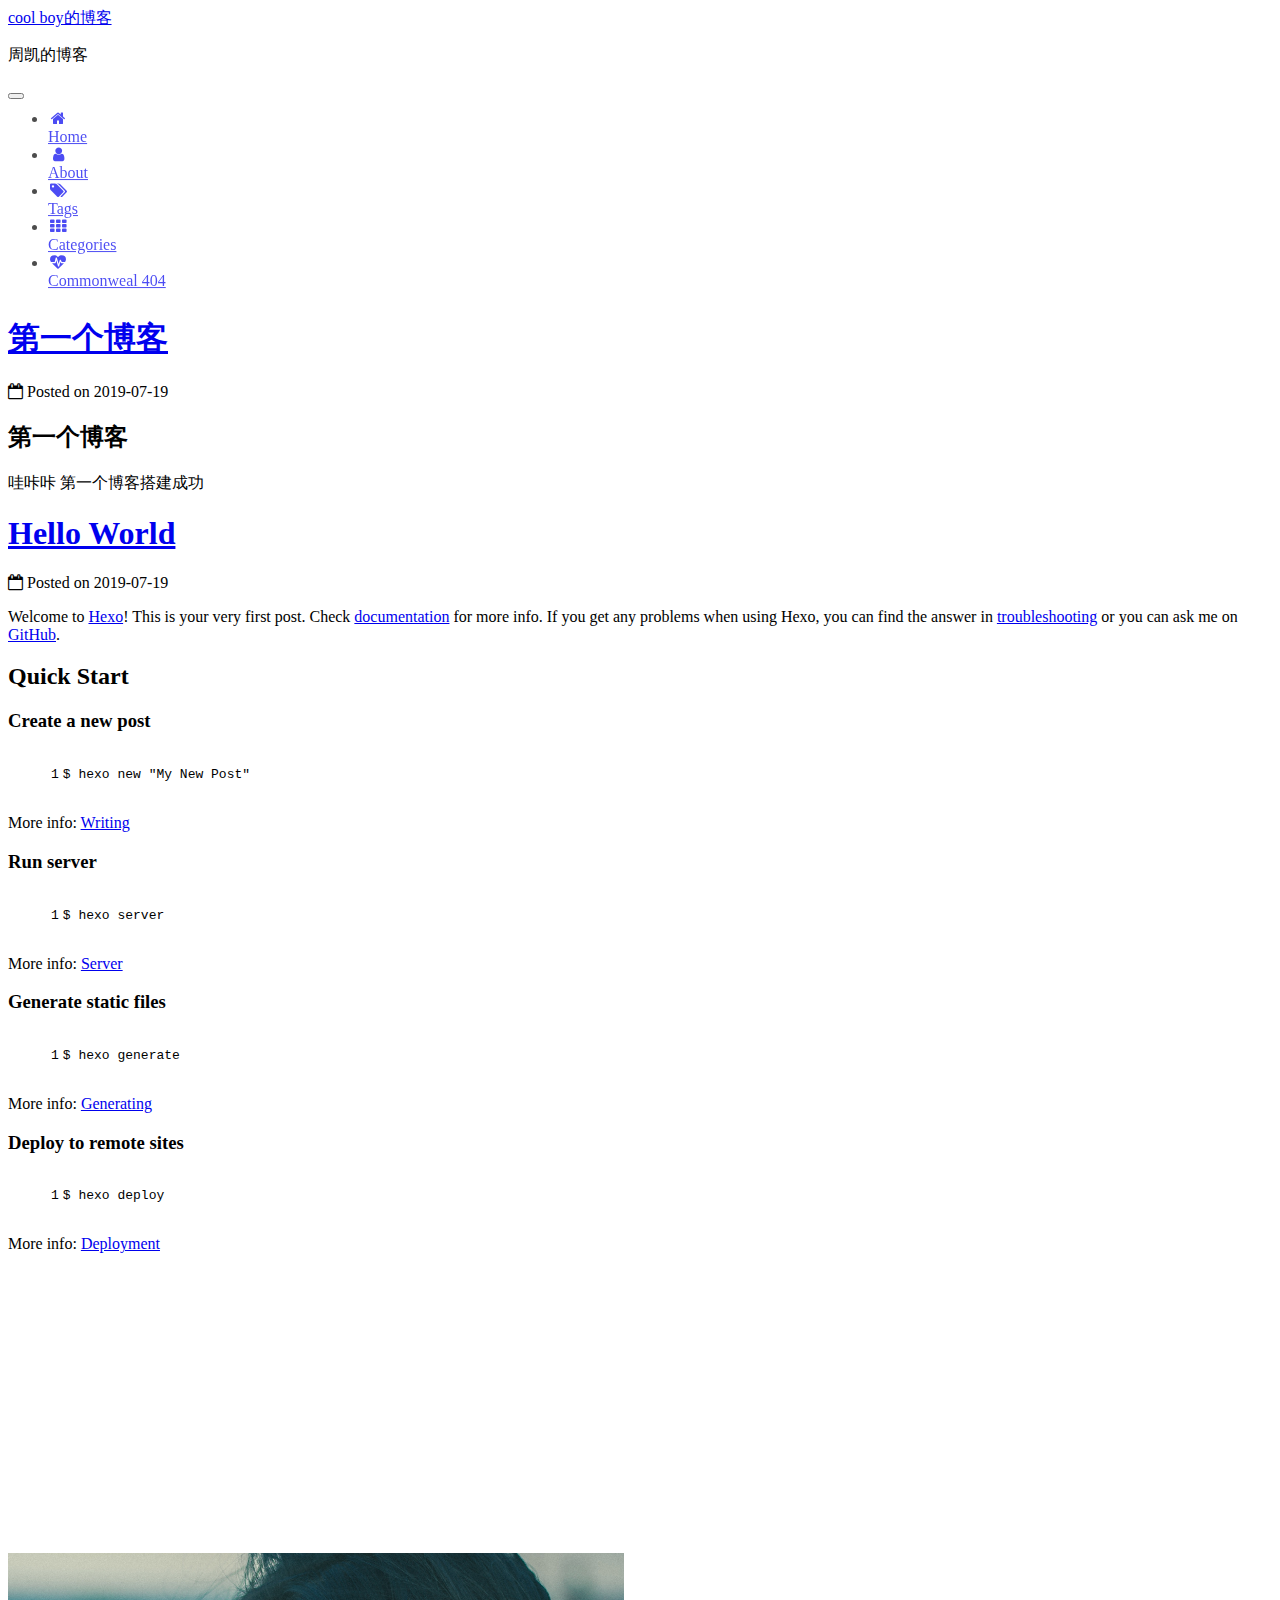
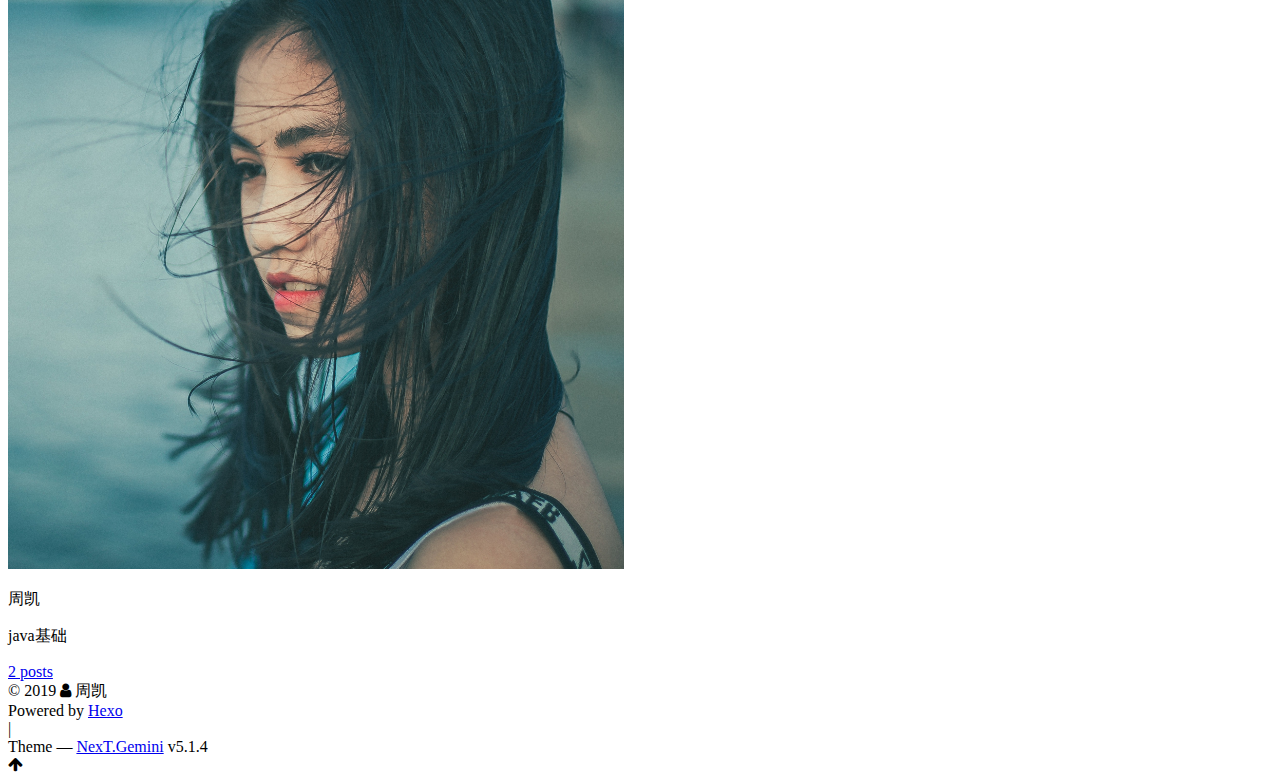
==== commit cbeab807: "Site updated: 2019-07-21 13:37:49" ====
--- a/index.html
+++ b/index.html
@@ -82,13 +82,13 @@
 <meta name="description" content="java基础">
 <meta name="keywords" content="哈哈哈哈哈">
 <meta property="og:type" content="website">
-<meta property="og:title" content="周凯的博客">
+<meta property="og:title" content="cool boy的博客">
 <meta property="og:url" content="http://kkk.github.io/index.html">
-<meta property="og:site_name" content="周凯的博客">
+<meta property="og:site_name" content="cool boy的博客">
 <meta property="og:description" content="java基础">
 <meta property="og:locale" content="default">
 <meta name="twitter:card" content="summary">
-<meta name="twitter:title" content="周凯的博客">
+<meta name="twitter:title" content="cool boy的博客">
 <meta name="twitter:description" content="java基础">
 
 
@@ -125,7 +125,7 @@
 
 
 
-  <title>周凯的博客</title>
+  <title>cool boy的博客</title>
   
 
 
@@ -156,12 +156,12 @@
     <div class="custom-logo-site-title">
       <a href="/" class="brand" rel="start">
         <span class="logo-line-before"><i></i></span>
-        <span class="site-title">周凯的博客</span>
+        <span class="site-title">cool boy的博客</span>
         <span class="logo-line-after"><i></i></span>
       </a>
     </div>
       
-        <p class="site-subtitle">还是我的博客</p>
+        <p class="site-subtitle">周凯的博客</p>
       
   </div>
 
@@ -272,7 +272,7 @@
     </span>
 
     <span hidden itemprop="publisher" itemscope itemtype="http://schema.org/Organization">
-      <meta itemprop="name" content="周凯的博客">
+      <meta itemprop="name" content="cool boy的博客">
     </span>
 
     
@@ -392,7 +392,7 @@
     </span>
 
     <span hidden itemprop="publisher" itemscope itemtype="http://schema.org/Organization">
-      <meta itemprop="name" content="周凯的博客">
+      <meta itemprop="name" content="cool boy的博客">
     </span>
 
     
